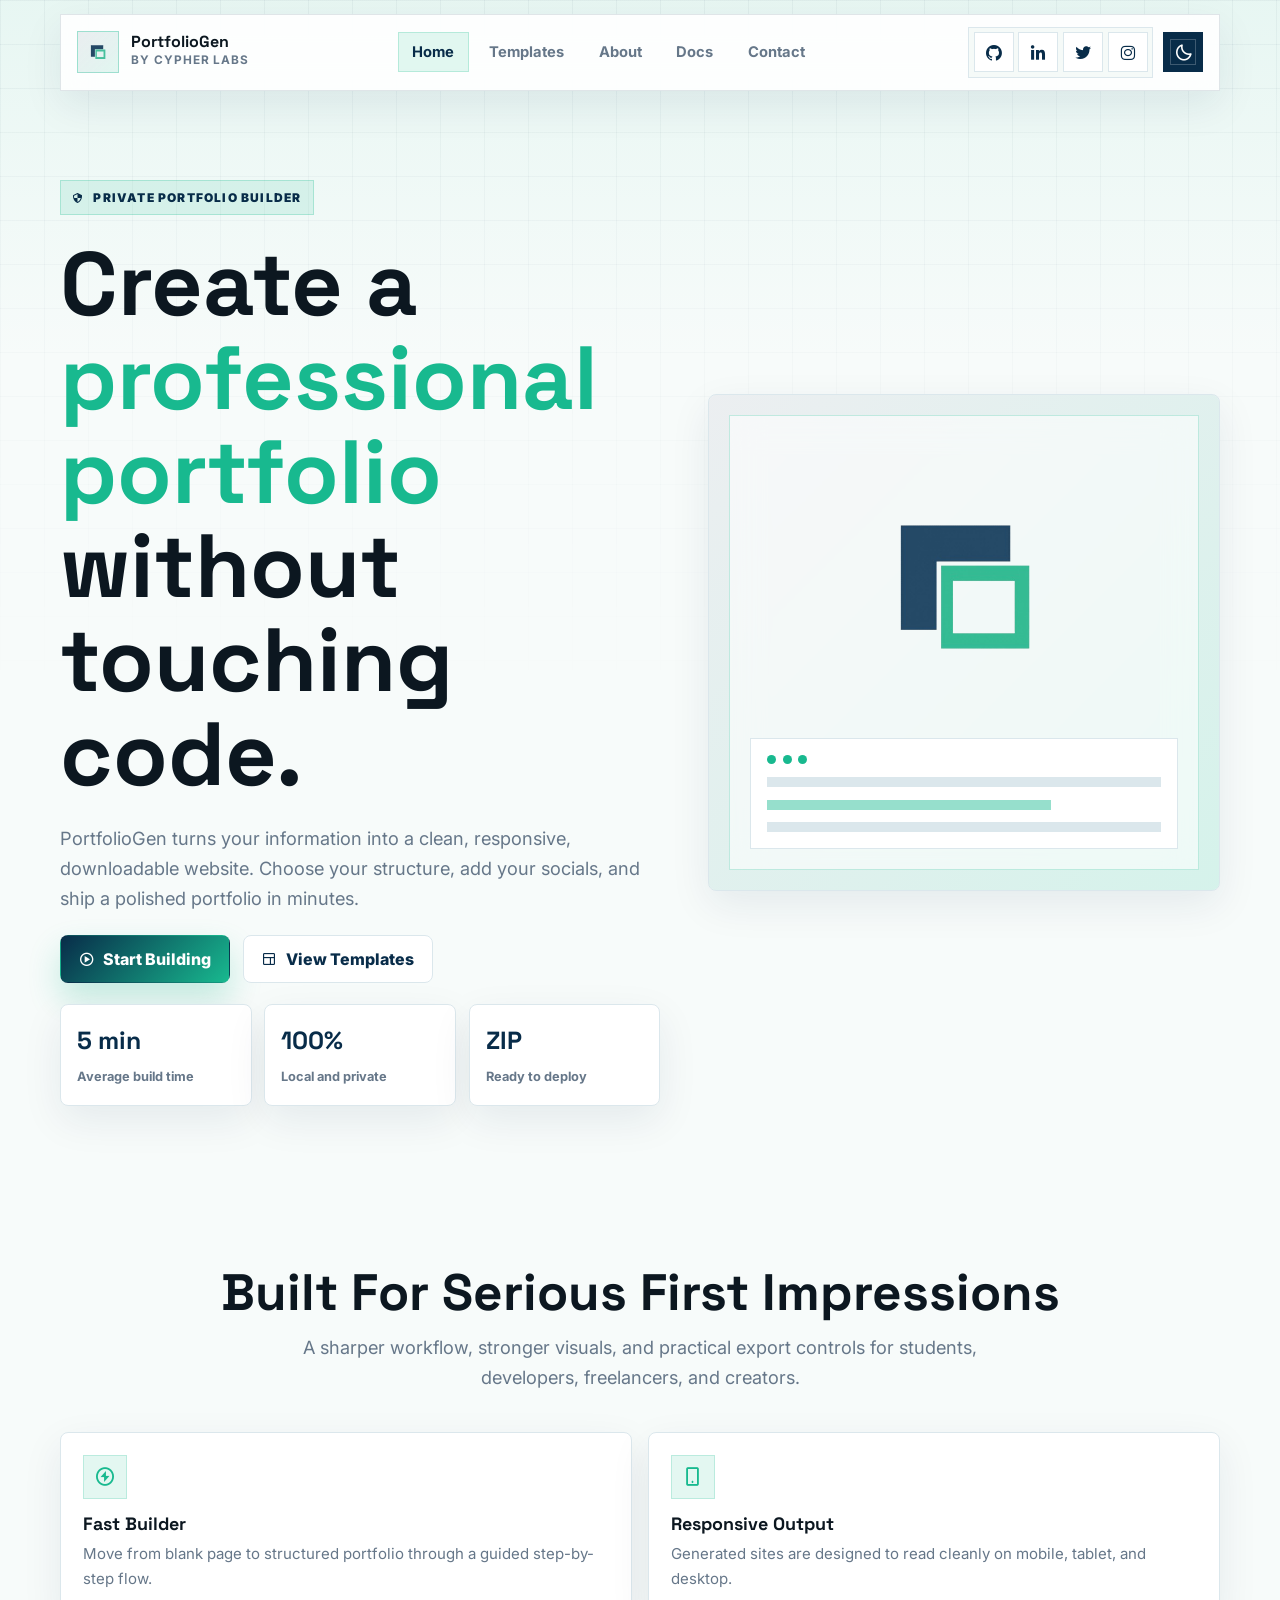
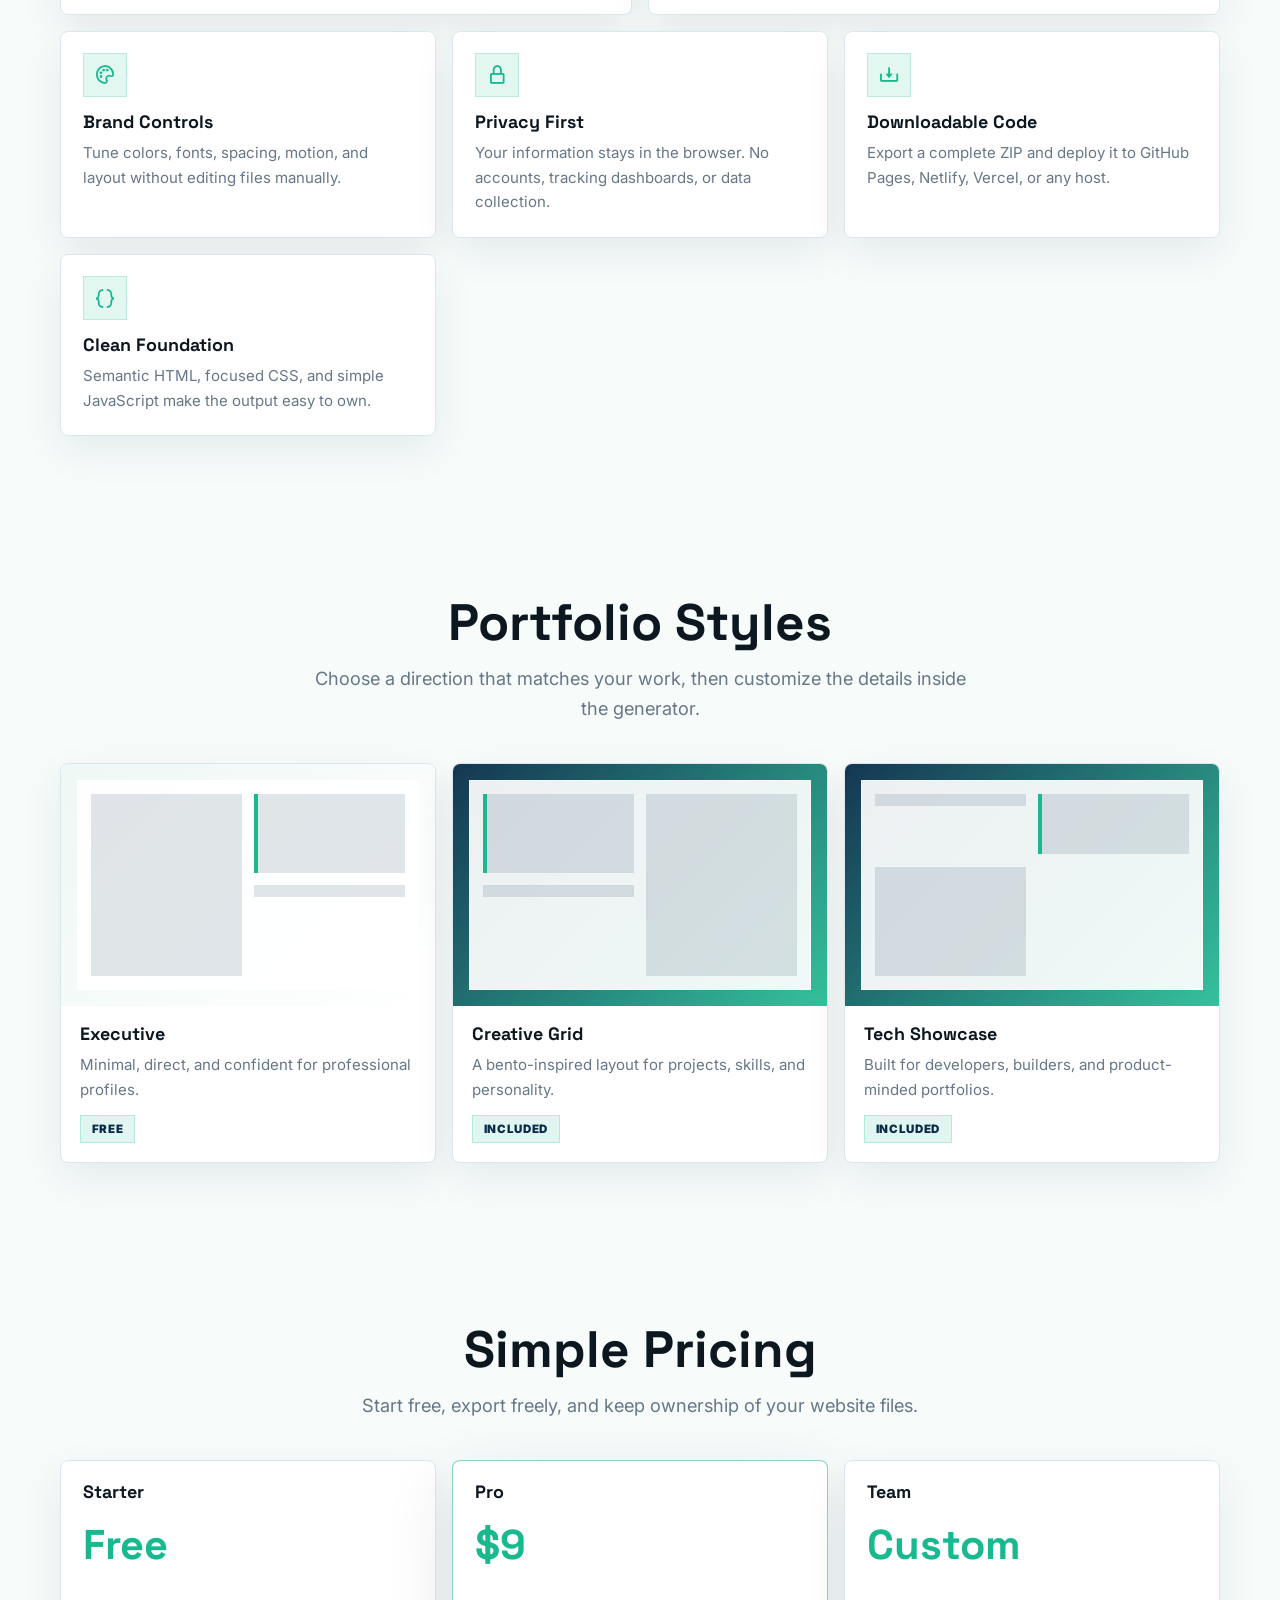
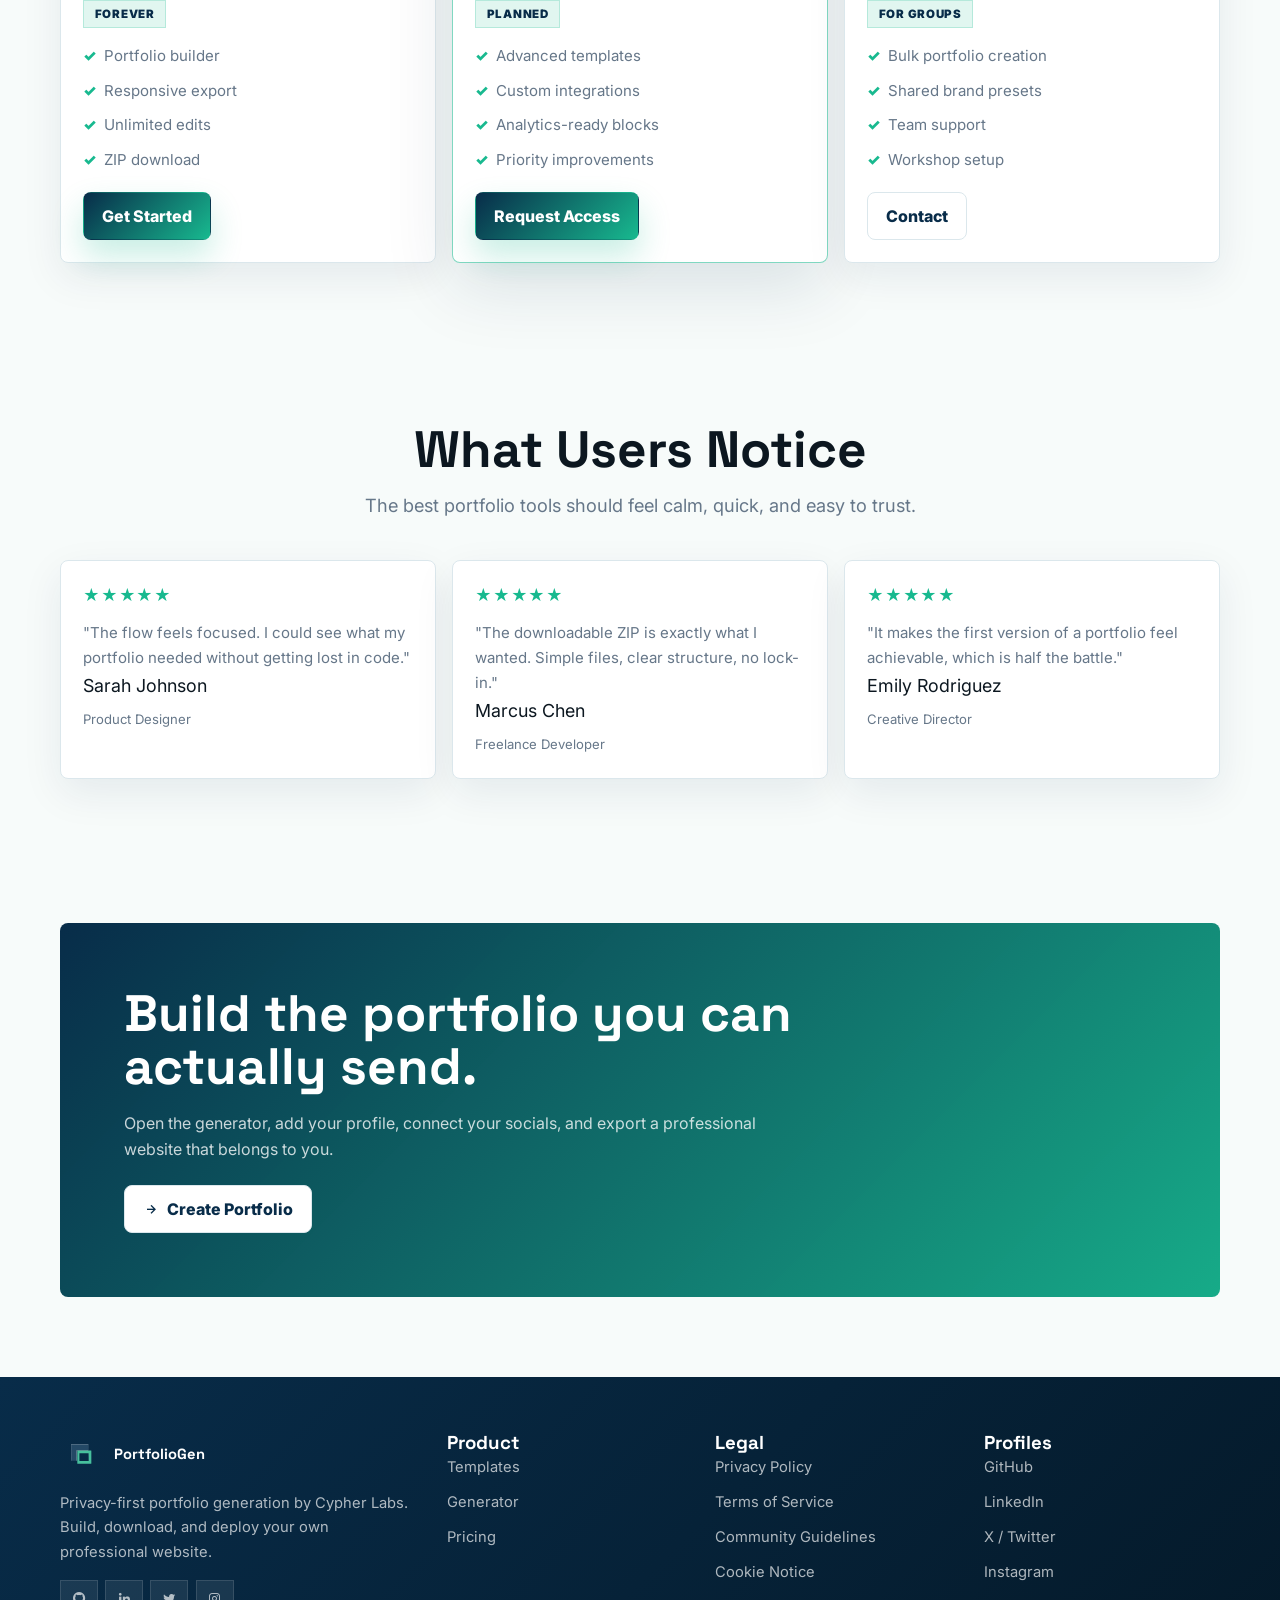
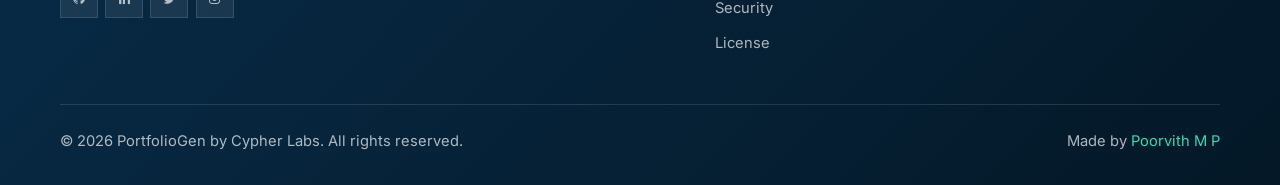
==== index.html @ 68a95831 "First commit" ====
<!DOCTYPE html>
<html lang="en">
<head>
    <meta charset="UTF-8">
    <meta name="viewport" content="width=device-width, initial-scale=1.0">
    <title>PortfolioGen by Cypher Labs</title>
    <link href="https://cdn.jsdelivr.net/npm/boxicons@2.0.5/css/boxicons.min.css" rel="stylesheet">
    <link rel="stylesheet" href="assets/css/styles.css">
    <link rel="icon" href="assets/img/svg/Cypher_Porfolio_Generator-no bg.svg">
</head>
<body>
    <header class="l-header">
        <nav class="nav bd-grid" aria-label="Primary navigation">
            <a href="index.html" class="nav__brand" aria-label="PortfolioGen home">
                <span class="nav__brand-mark"><img src="assets/img/svg/Cypher_Porfolio_Generator-no bg.svg" alt=""></span>
                <span class="nav__brand-text"><strong>PortfolioGen</strong><span>by Cypher Labs</span></span>
            </a>

            <div class="nav__menu" id="nav-menu">
                <ul class="nav__list">
                    <li><a href="index.html" class="nav__link active-link">Home</a></li>
                    <li><a href="templates.html" class="nav__link">Templates</a></li>
                    <li><a href="about.html" class="nav__link">About</a></li>
                    <li><a href="work.html" class="nav__link">Docs</a></li>
                    <li><a href="contact.html" class="nav__link">Contact</a></li>
                </ul>
            </div>

            <div class="nav__actions">
                <div class="nav__socials" aria-label="Social profiles">
                    <a href="https://github.com/prvthmpcypher" target="_blank" rel="noopener" class="icon-btn" aria-label="GitHub"><i class="bx bxl-github"></i></a>
                    <a href="https://www.linkedin.com/in/prvthmp" target="_blank" rel="noopener" class="icon-btn" aria-label="LinkedIn"><i class="bx bxl-linkedin"></i></a>
                    <a href="https://x.com/prvthmp" target="_blank" rel="noopener" class="icon-btn" aria-label="X"><i class="bx bxl-twitter"></i></a>
                    <a href="https://www.instagram.com/prvthmp" target="_blank" rel="noopener" class="icon-btn" aria-label="Instagram"><i class="bx bxl-instagram"></i></a>
                </div>
                <button class="change-theme bx bx-moon" id="theme-button" type="button" aria-label="Toggle theme"></button>
                <button class="nav__toggle" id="nav-toggle" type="button" aria-label="Open menu"><i class="bx bx-menu"></i></button>
            </div>
        </nav>
    </header>

    <main id="main-content">
        <section class="hero">
            <div class="hero__content">
                <span class="eyebrow"><i class="bx bx-shield-quarter"></i> Private portfolio builder</span>
                <h1>Create a <span class="text-gradient">professional portfolio</span> without touching code.</h1>
                <p>PortfolioGen turns your information into a clean, responsive, downloadable website. Choose your structure, add your socials, and ship a polished portfolio in minutes.</p>
                <div class="hero__actions">
                    <a href="generate.html" class="btn btn-primary"><i class="bx bx-play-circle"></i> Start Building</a>
                    <a href="templates.html" class="btn btn-secondary"><i class="bx bx-layout"></i> View Templates</a>
                </div>
                <div class="stat-strip" aria-label="Product highlights">
                    <div class="stat-panel"><strong>5 min</strong><span>Average build time</span></div>
                    <div class="stat-panel"><strong>100%</strong><span>Local and private</span></div>
                    <div class="stat-panel"><strong>ZIP</strong><span>Ready to deploy</span></div>
                </div>
            </div>

            <div class="hero__visual" aria-hidden="true">
                <div class="product-panel">
                    <div class="product-panel__inner">
                        <img class="product-logo" src="assets/img/Cypher_Porfolio_Generator-no bg.png" alt="">
                        <div class="mini-window">
                            <div class="mini-window__bar"><span></span><span></span><span></span></div>
                            <div class="mini-window__row"></div>
                            <div class="mini-window__row"></div>
                            <div class="mini-window__row"></div>
                        </div>
                    </div>
                </div>
            </div>
        </section>

        <section class="section" id="features">
            <h2 class="section-title">Built For Serious First Impressions</h2>
            <p class="section-intro">A sharper workflow, stronger visuals, and practical export controls for students, developers, freelancers, and creators.</p>
            <div class="features-grid">
                <article class="feature-card"><div class="feature-icon"><i class="bx bx-bolt-circle"></i></div><h3>Fast Builder</h3><p>Move from blank page to structured portfolio through a guided step-by-step flow.</p></article>
                <article class="feature-card"><div class="feature-icon"><i class="bx bx-mobile-alt"></i></div><h3>Responsive Output</h3><p>Generated sites are designed to read cleanly on mobile, tablet, and desktop.</p></article>
                <article class="feature-card"><div class="feature-icon"><i class="bx bx-palette"></i></div><h3>Brand Controls</h3><p>Tune colors, fonts, spacing, motion, and layout without editing files manually.</p></article>
                <article class="feature-card"><div class="feature-icon"><i class="bx bx-lock-alt"></i></div><h3>Privacy First</h3><p>Your information stays in the browser. No accounts, tracking dashboards, or data collection.</p></article>
                <article class="feature-card"><div class="feature-icon"><i class="bx bx-download"></i></div><h3>Downloadable Code</h3><p>Export a complete ZIP and deploy it to GitHub Pages, Netlify, Vercel, or any host.</p></article>
                <article class="feature-card"><div class="feature-icon"><i class="bx bx-code-curly"></i></div><h3>Clean Foundation</h3><p>Semantic HTML, focused CSS, and simple JavaScript make the output easy to own.</p></article>
            </div>
        </section>

        <section class="section" id="templates">
            <h2 class="section-title">Portfolio Styles</h2>
            <p class="section-intro">Choose a direction that matches your work, then customize the details inside the generator.</p>
            <div class="templates-grid">
                <a href="generate.html" class="template-card">
                    <div class="template-preview template-preview--light"><div class="template-mock"><div class="template-mock__hero"></div><div class="template-mock__card"></div><div class="template-mock__line"></div></div></div>
                    <div class="template-info"><h4>Executive</h4><p>Minimal, direct, and confident for professional profiles.</p><span class="template-badge">Free</span></div>
                </a>
                <a href="generate.html" class="template-card">
                    <div class="template-preview"><div class="template-mock"><div class="template-mock__card"></div><div class="template-mock__hero"></div><div class="template-mock__line"></div></div></div>
                    <div class="template-info"><h4>Creative Grid</h4><p>A bento-inspired layout for projects, skills, and personality.</p><span class="template-badge">Included</span></div>
                </a>
                <a href="generate.html" class="template-card">
                    <div class="template-preview"><div class="template-mock"><div class="template-mock__line"></div><div class="template-mock__card"></div><div class="template-mock__hero"></div></div></div>
                    <div class="template-info"><h4>Tech Showcase</h4><p>Built for developers, builders, and product-minded portfolios.</p><span class="template-badge">Included</span></div>
                </a>
            </div>
        </section>

        <section class="section" id="pricing">
            <h2 class="section-title">Simple Pricing</h2>
            <p class="section-intro">Start free, export freely, and keep ownership of your website files.</p>
            <div class="pricing-cards">
                <article class="pricing-card"><h3>Starter</h3><div class="price">Free</div><span class="price-note">Forever</span><ul class="features-list"><li>Portfolio builder</li><li>Responsive export</li><li>Unlimited edits</li><li>ZIP download</li></ul><a href="generate.html" class="btn btn-primary">Get Started</a></article>
                <article class="pricing-card featured"><h3>Pro</h3><div class="price">$9</div><span class="price-note">Planned</span><ul class="features-list"><li>Advanced templates</li><li>Custom integrations</li><li>Analytics-ready blocks</li><li>Priority improvements</li></ul><a href="contact.html" class="btn btn-primary">Request Access</a></article>
                <article class="pricing-card"><h3>Team</h3><div class="price">Custom</div><span class="price-note">For groups</span><ul class="features-list"><li>Bulk portfolio creation</li><li>Shared brand presets</li><li>Team support</li><li>Workshop setup</li></ul><a href="contact.html" class="btn btn-secondary">Contact</a></article>
            </div>
        </section>

        <section class="section" id="feedback">
            <h2 class="section-title">What Users Notice</h2>
            <p class="section-intro">The best portfolio tools should feel calm, quick, and easy to trust.</p>
            <div class="testimonials">
                <article class="testimonial"><div class="stars">★★★★★</div><p>"The flow feels focused. I could see what my portfolio needed without getting lost in code."</p><div class="author">Sarah Johnson</div><div class="author-role">Product Designer</div></article>
                <article class="testimonial"><div class="stars">★★★★★</div><p>"The downloadable ZIP is exactly what I wanted. Simple files, clear structure, no lock-in."</p><div class="author">Marcus Chen</div><div class="author-role">Freelance Developer</div></article>
                <article class="testimonial"><div class="stars">★★★★★</div><p>"It makes the first version of a portfolio feel achievable, which is half the battle."</p><div class="author">Emily Rodriguez</div><div class="author-role">Creative Director</div></article>
            </div>
        </section>

        <section class="cta-section">
            <h2>Build the portfolio you can actually send.</h2>
            <p>Open the generator, add your profile, connect your socials, and export a professional website that belongs to you.</p>
            <a href="generate.html" class="btn btn-secondary"><i class="bx bx-right-arrow-alt"></i> Create Portfolio</a>
        </section>
    </main>

    <footer class="footer">
        <div class="footer__container">
            <div class="footer__section">
                <a class="footer__brand" href="index.html"><img src="assets/img/svg/Cypher_Porfolio_Generator-no bg.svg" alt=""><strong>PortfolioGen</strong></a>
                <p>Privacy-first portfolio generation by Cypher Labs. Build, download, and deploy your own professional website.</p>
                <div class="footer__social">
                    <a href="https://github.com/prvthmpcypher" target="_blank" rel="noopener" class="footer__icon" aria-label="GitHub"><i class="bx bxl-github"></i></a>
                    <a href="https://www.linkedin.com/in/prvthmp" target="_blank" rel="noopener" class="footer__icon" aria-label="LinkedIn"><i class="bx bxl-linkedin"></i></a>
                    <a href="https://x.com/prvthmp" target="_blank" rel="noopener" class="footer__icon" aria-label="X"><i class="bx bxl-twitter"></i></a>
                    <a href="https://www.instagram.com/prvthmp" target="_blank" rel="noopener" class="footer__icon" aria-label="Instagram"><i class="bx bxl-instagram"></i></a>
                </div>
            </div>
            <div class="footer__section"><h3>Product</h3><ul><li><a href="templates.html">Templates</a></li><li><a href="generate.html">Generator</a></li><li><a href="index.html#pricing">Pricing</a></li></ul></div>
            <div class="footer__section"><h3>Legal</h3><ul><li><a href="work.html#privacy">Privacy Policy</a></li><li><a href="work.html#terms">Terms of Service</a></li><li><a href="work.html#community">Community Guidelines</a></li><li><a href="work.html#cookies">Cookie Notice</a></li><li><a href="work.html#security">Security</a></li><li><a href="work.html#license">License</a></li></ul></div>
            <div class="footer__section"><h3>Profiles</h3><ul><li><a href="https://github.com/prvthmpcypher" target="_blank" rel="noopener">GitHub</a></li><li><a href="https://www.linkedin.com/in/prvthmp" target="_blank" rel="noopener">LinkedIn</a></li><li><a href="https://x.com/prvthmp" target="_blank" rel="noopener">X / Twitter</a></li><li><a href="https://www.instagram.com/prvthmp" target="_blank" rel="noopener">Instagram</a></li></ul></div>
        </div>
        <div class="footer__bottom"><div class="footer__copy">&copy; 2026 PortfolioGen by Cypher Labs. All rights reserved.</div><div class="footer__credits">Made by <a href="https://github.com/prvthmpcypher" target="_blank" rel="noopener">Poorvith M P</a></div></div>
    </footer>

    <script src="assets/js/main.js"></script>
</body>
</html>
---- assets/css/styles.css ----
@import url("https://fonts.googleapis.com/css2?family=Inter:wght@400;500;600;700;800;900&family=Space+Grotesk:wght@500;600;700&display=swap");

:root {
  --navy: #082c49;
  --navy-2: #041827;
  --teal: #18b98f;
  --teal-2: #38d9b3;
  --ink: #0c1720;
  --muted: #667789;
  --line: #dbe7ec;
  --surface: #ffffff;
  --surface-2: #f5faf8;
  --bg: #f7fbfa;
  --shadow: 0 24px 70px rgba(8, 44, 73, 0.12);
  --soft-shadow: 0 14px 40px rgba(8, 44, 73, 0.08);
  --radius: 8px;
  --header-height: 76px;
  --body-font: "Inter", system-ui, -apple-system, BlinkMacSystemFont, "Segoe UI", sans-serif;
  --display-font: "Space Grotesk", var(--body-font);
  --z-fixed: 100;
}

body.dark-theme {
  --ink: #edf7f4;
  --muted: #9db3bd;
  --line: rgba(255, 255, 255, 0.12);
  --surface: #071f33;
  --surface-2: #092943;
  --bg: #03111d;
  --shadow: 0 24px 70px rgba(0, 0, 0, 0.36);
  --soft-shadow: 0 14px 40px rgba(0, 0, 0, 0.24);
}

*,
*::before,
*::after {
  box-sizing: border-box;
}

html {
  scroll-behavior: smooth;
}

body {
  margin: 0;
  min-height: 100vh;
  background:
    linear-gradient(180deg, rgba(24, 185, 143, 0.07), transparent 360px),
    var(--bg);
  color: var(--ink);
  font-family: var(--body-font);
  line-height: 1.65;
}

body::before {
  content: "";
  position: fixed;
  inset: 0;
  z-index: -1;
  pointer-events: none;
  background-image:
    linear-gradient(rgba(8, 44, 73, 0.045) 1px, transparent 1px),
    linear-gradient(90deg, rgba(8, 44, 73, 0.045) 1px, transparent 1px);
  background-size: 44px 44px;
  mask-image: linear-gradient(to bottom, black, transparent 78%);
}

body.dark-theme::before {
  background-image:
    linear-gradient(rgba(56, 217, 179, 0.07) 1px, transparent 1px),
    linear-gradient(90deg, rgba(56, 217, 179, 0.07) 1px, transparent 1px);
}

h1,
h2,
h3,
h4,
p {
  margin: 0;
}

h1,
h2,
h3,
h4 {
  color: var(--ink);
  font-family: var(--display-font);
  line-height: 1.05;
  letter-spacing: 0;
}

a {
  color: inherit;
  text-decoration: none;
}

ul {
  margin: 0;
  padding: 0;
  list-style: none;
}

img {
  display: block;
  max-width: 100%;
}

button,
input,
textarea,
select {
  font: inherit;
}

.bd-grid,
.page-shell,
.section-shell {
  width: min(1160px, calc(100% - 40px));
  margin-inline: auto;
}

.l-header {
  position: fixed;
  top: 14px;
  left: 0;
  right: 0;
  z-index: var(--z-fixed);
  pointer-events: none;
}

.nav {
  min-height: var(--header-height);
  display: flex;
  align-items: center;
  justify-content: space-between;
  gap: 1rem;
  padding: 0.75rem 1rem;
  background: rgba(255, 255, 255, 0.88);
  border: 1px solid rgba(8, 44, 73, 0.12);
  box-shadow: var(--soft-shadow);
  backdrop-filter: blur(18px);
  pointer-events: auto;
}

body.dark-theme .nav {
  background: rgba(7, 31, 51, 0.88);
}

.nav__brand {
  display: inline-flex;
  align-items: center;
  gap: 0.75rem;
  min-width: 0;
}

.nav__brand-mark {
  width: 42px;
  height: 42px;
  display: grid;
  place-items: center;
  border: 1px solid rgba(24, 185, 143, 0.35);
  background: linear-gradient(135deg, rgba(8, 44, 73, 0.08), rgba(24, 185, 143, 0.12));
}

.nav__brand-mark img {
  width: 30px;
  height: 30px;
  object-fit: contain;
}

.nav__brand-text {
  display: grid;
  gap: 0.05rem;
}

.nav__brand-text strong {
  font-family: var(--display-font);
  font-size: 1rem;
  line-height: 1;
}

.nav__brand-text span {
  color: var(--muted);
  font-size: 0.74rem;
  font-weight: 700;
  text-transform: uppercase;
  letter-spacing: 0.08em;
}

.nav__list {
  display: flex;
  align-items: center;
  gap: 0.35rem;
}

.nav__link {
  display: inline-flex;
  align-items: center;
  min-height: 40px;
  padding: 0 0.85rem;
  color: var(--muted);
  font-size: 0.92rem;
  font-weight: 700;
  border: 1px solid transparent;
  transition: 180ms ease;
}

.nav__link:hover,
.nav__link.active-link {
  color: var(--navy);
  background: rgba(24, 185, 143, 0.12);
  border-color: rgba(24, 185, 143, 0.22);
}

body.dark-theme .nav__link:hover,
body.dark-theme .nav__link.active-link {
  color: var(--teal-2);
}

.nav__actions {
  display: flex;
  align-items: center;
  gap: 0.6rem;
}

.nav__socials {
  display: flex;
  align-items: center;
  gap: 0.3rem;
  padding: 0.28rem;
  background: var(--surface-2);
  border: 1px solid var(--line);
}

.icon-btn,
.nav__toggle,
.change-theme {
  width: 40px;
  height: 40px;
  display: inline-grid;
  place-items: center;
  border: 1px solid var(--line);
  background: var(--surface);
  color: var(--navy);
  font-size: 1.2rem;
  transition: 180ms ease;
  cursor: pointer;
}

.icon-btn:hover,
.nav__toggle:hover,
.change-theme:hover {
  transform: translateY(-2px);
  border-color: rgba(24, 185, 143, 0.4);
  color: var(--teal);
}

.change-theme {
  position: relative;
  overflow: hidden;
  color: #ffffff;
  background: var(--navy);
  border-color: var(--navy);
}

.change-theme::after {
  content: "";
  position: absolute;
  inset: 6px;
  border: 1px solid rgba(255, 255, 255, 0.22);
  pointer-events: none;
}

.nav__toggle {
  display: none;
}

.l-main,
main {
  padding-top: calc(var(--header-height) + 48px);
}

.hero,
.page-hero {
  width: min(1160px, calc(100% - 40px));
  min-height: calc(100vh - 120px);
  margin-inline: auto;
  display: grid;
  grid-template-columns: minmax(0, 1.08fr) minmax(320px, 0.92fr);
  align-items: center;
  gap: 3rem;
  padding: 3.5rem 0 5rem;
}

.page-hero {
  min-height: auto;
  padding: 3.5rem 0 3rem;
}

.hero__content,
.page-hero__content {
  display: grid;
  gap: 1.35rem;
}

.eyebrow {
  width: fit-content;
  display: inline-flex;
  align-items: center;
  gap: 0.5rem;
  padding: 0.42rem 0.7rem;
  color: var(--navy);
  background: rgba(24, 185, 143, 0.12);
  border: 1px solid rgba(24, 185, 143, 0.24);
  font-size: 0.75rem;
  font-weight: 900;
  text-transform: uppercase;
  letter-spacing: 0.1em;
}

body.dark-theme .eyebrow {
  color: var(--teal-2);
}

.hero h1,
.page-hero h1 {
  max-width: 780px;
  font-size: clamp(2.75rem, 7vw, 6.8rem);
  font-weight: 900;
}

.page-hero h1 {
  font-size: clamp(2.4rem, 5vw, 4.8rem);
}

.text-gradient {
  color: var(--teal);
}

.hero p,
.page-hero p,
.section-intro {
  max-width: 680px;
  color: var(--muted);
  font-size: clamp(1rem, 1.5vw, 1.14rem);
}

.hero__actions,
.cta-buttons {
  display: flex;
  flex-wrap: wrap;
  gap: 0.8rem;
  align-items: center;
}

.btn,
.button {
  display: inline-flex;
  align-items: center;
  justify-content: center;
  gap: 0.55rem;
  min-height: 48px;
  padding: 0 1.1rem;
  border: 1px solid transparent;
  border-radius: var(--radius);
  font-weight: 800;
  line-height: 1;
  cursor: pointer;
  transition: 180ms ease;
}

.btn-primary,
.button--primary,
.button {
  color: #ffffff;
  background: linear-gradient(135deg, var(--navy), var(--teal));
  box-shadow: 0 16px 32px rgba(24, 185, 143, 0.24);
}

.btn-primary:hover,
.button--primary:hover,
.button:hover {
  transform: translateY(-2px);
  box-shadow: 0 20px 44px rgba(24, 185, 143, 0.3);
}

.btn-secondary,
.button--secondary {
  color: var(--navy);
  background: var(--surface);
  border-color: var(--line);
}

body.dark-theme .btn-secondary,
body.dark-theme .button--secondary {
  color: var(--teal-2);
}

body.dark-theme .icon-btn,
body.dark-theme .nav__toggle {
  color: var(--teal-2);
  background: var(--surface-2);
}

body.dark-theme .change-theme {
  color: var(--navy-2);
  background: var(--teal-2);
  border-color: var(--teal-2);
}

.btn-secondary:hover,
.button--secondary:hover {
  transform: translateY(-2px);
  border-color: rgba(24, 185, 143, 0.45);
  color: var(--teal);
}

.hero__visual {
  position: relative;
  display: grid;
  gap: 1rem;
}

.product-panel,
.stat-panel,
.visual-card,
.feature-card,
.template-card,
.pricing-card,
.testimonial,
.ecosystem-card,
.work__card,
.contact-panel,
.review-card,
.about-card,
.metric-card {
  background: var(--surface);
  border: 1px solid var(--line);
  border-radius: var(--radius);
  box-shadow: var(--soft-shadow);
}

.product-panel {
  position: relative;
  overflow: hidden;
  min-height: 460px;
  padding: 1.25rem;
}

.product-panel::before {
  content: "";
  position: absolute;
  inset: 0;
  background: linear-gradient(135deg, rgba(8, 44, 73, 0.08), rgba(24, 185, 143, 0.18));
}

.product-panel__inner {
  position: relative;
  min-height: 430px;
  display: grid;
  align-content: space-between;
  gap: 1rem;
  padding: 1.25rem;
  border: 1px solid rgba(24, 185, 143, 0.24);
  background: rgba(255, 255, 255, 0.58);
  backdrop-filter: blur(16px);
}

body.dark-theme .product-panel__inner {
  background: rgba(7, 31, 51, 0.72);
}

.product-logo {
  width: min(270px, 70%);
  margin: 1rem auto 0;
}

.mini-window {
  display: grid;
  gap: 0.8rem;
  padding: 1rem;
  background: var(--surface);
  border: 1px solid var(--line);
}

.mini-window__bar {
  display: flex;
  gap: 0.4rem;
}

.mini-window__bar span {
  width: 9px;
  height: 9px;
  border-radius: 50%;
  background: var(--teal);
}

.mini-window__row {
  height: 10px;
  background: var(--line);
}

.mini-window__row:nth-child(3) {
  width: 72%;
  background: rgba(24, 185, 143, 0.45);
}

.stat-strip {
  display: grid;
  grid-template-columns: repeat(3, 1fr);
  gap: 0.8rem;
}

.stat-panel,
.metric-card {
  padding: 1rem;
}

.stat-panel strong,
.metric-card strong {
  display: block;
  color: var(--navy);
  font-family: var(--display-font);
  font-size: 1.55rem;
}

body.dark-theme .stat-panel strong,
body.dark-theme .metric-card strong {
  color: var(--teal-2);
}

.stat-panel span,
.metric-card span {
  color: var(--muted);
  font-size: 0.8rem;
  font-weight: 700;
}

.section {
  padding: 5rem 0;
}

.section-title {
  margin-bottom: 0.8rem;
  color: var(--ink);
  font-size: clamp(2rem, 4vw, 3.4rem);
  text-align: center;
}

.section-intro {
  margin: 0 auto 2.5rem;
  text-align: center;
}

.features-grid,
.templates-grid,
.pricing-cards,
.testimonials,
.ecosystem-grid,
.work__container,
.metrics-grid {
  width: min(1160px, calc(100% - 40px));
  margin-inline: auto;
  display: grid;
  grid-template-columns: repeat(3, minmax(0, 1fr));
  gap: 1rem;
}

.features-grid {
  grid-template-columns: repeat(6, minmax(0, 1fr));
}

.feature-card {
  grid-column: span 2;
  padding: 1.35rem;
}

.feature-card:nth-child(1),
.feature-card:nth-child(2) {
  grid-column: span 3;
}

.feature-icon,
.card-icon {
  width: 44px;
  height: 44px;
  display: grid;
  place-items: center;
  margin-bottom: 1rem;
  color: var(--teal);
  background: rgba(24, 185, 143, 0.12);
  border: 1px solid rgba(24, 185, 143, 0.2);
  font-size: 1.35rem;
}

.feature-card h3,
.template-info h4,
.pricing-card h3,
.testimonial .author,
.ecosystem-card h3,
.work__title {
  margin-bottom: 0.55rem;
  font-size: 1.12rem;
}

.feature-card p,
.template-info p,
.pricing-card li,
.testimonial p,
.ecosystem-card p,
.work__description,
.work__text {
  color: var(--muted);
  font-size: 0.94rem;
}

.template-card {
  overflow: hidden;
}

.template-preview {
  min-height: 230px;
  padding: 1rem;
  background:
    linear-gradient(135deg, rgba(8, 44, 73, 0.95), rgba(24, 185, 143, 0.88));
}

.template-preview--light {
  background: linear-gradient(135deg, #eef8f5, #ffffff);
}

.template-mock {
  height: 210px;
  display: grid;
  grid-template-columns: 1fr 1fr;
  gap: 0.8rem;
  padding: 0.8rem;
  background: rgba(255, 255, 255, 0.92);
  border: 1px solid rgba(255, 255, 255, 0.4);
}

.template-mock__hero,
.template-mock__card,
.template-mock__line {
  background: rgba(8, 44, 73, 0.12);
}

.template-mock__hero {
  grid-row: span 2;
}

.template-mock__card {
  border-left: 4px solid var(--teal);
}

.template-mock__line {
  height: 12px;
}

.template-info {
  padding: 1.2rem;
}

.template-badge,
.tag,
.price-note,
.work__tag {
  display: inline-flex;
  align-items: center;
  min-height: 28px;
  padding: 0 0.65rem;
  margin-top: 0.8rem;
  color: var(--navy);
  background: rgba(24, 185, 143, 0.13);
  border: 1px solid rgba(24, 185, 143, 0.22);
  font-size: 0.72rem;
  font-weight: 900;
  text-transform: uppercase;
  letter-spacing: 0.06em;
}

body.dark-theme .template-badge,
body.dark-theme .tag,
body.dark-theme .price-note,
body.dark-theme .work__tag {
  color: var(--teal-2);
}

.pricing-card {
  padding: 1.4rem;
}

.pricing-card.featured {
  border-color: rgba(24, 185, 143, 0.55);
  box-shadow: var(--shadow);
}

.price {
  margin: 0.5rem 0;
  color: var(--teal);
  font-family: var(--display-font);
  font-size: 2.6rem;
  font-weight: 800;
}

.features-list {
  display: grid;
  gap: 0.6rem;
  margin: 1rem 0 1.2rem;
}

.features-list li::before {
  content: "✓";
  margin-right: 0.45rem;
  color: var(--teal);
  font-weight: 900;
}

.testimonial {
  padding: 1.35rem;
}

.stars {
  color: var(--teal);
  letter-spacing: 0.06em;
  margin-bottom: 0.8rem;
}

.author-role {
  color: var(--muted);
  font-size: 0.82rem;
}

.cta-section {
  width: min(1160px, calc(100% - 40px));
  margin: 4rem auto 0;
  padding: clamp(2rem, 5vw, 4rem);
  color: #ffffff;
  background:
    linear-gradient(135deg, rgba(8, 44, 73, 0.96), rgba(24, 185, 143, 0.9)),
    var(--navy);
  border-radius: var(--radius);
}

.cta-section h2 {
  max-width: 720px;
  color: #ffffff;
  font-size: clamp(2rem, 4vw, 3.5rem);
}

.cta-section p {
  max-width: 640px;
  margin: 1rem 0 1.4rem;
  color: rgba(255, 255, 255, 0.78);
}

.cta-section .btn-secondary {
  color: var(--navy);
}

.about-layout,
.contact-layout {
  width: min(1160px, calc(100% - 40px));
  margin-inline: auto;
  display: grid;
  grid-template-columns: 0.9fr 1.1fr;
  gap: 1rem;
  align-items: stretch;
}

.about-card,
.contact-panel {
  padding: 1.35rem;
}

.about-card--media {
  display: grid;
  align-content: space-between;
  gap: 1rem;
  overflow: hidden;
}

.about-card--media img {
  width: 100%;
  aspect-ratio: 4 / 5;
  object-fit: cover;
}

.values-list {
  display: grid;
  grid-template-columns: repeat(2, 1fr);
  gap: 0.8rem;
  margin-top: 1.2rem;
}

.value-item {
  display: flex;
  align-items: center;
  gap: 0.6rem;
  padding: 0.8rem;
  color: var(--ink);
  background: var(--surface-2);
  border: 1px solid var(--line);
  font-weight: 800;
}

.value-item i {
  color: var(--teal);
  font-size: 1.25rem;
}

.ecosystem-card {
  padding: 1.35rem;
}

.ecosystem-card-logo {
  height: 96px;
  width: 100%;
  object-fit: contain;
  margin-bottom: 1rem;
}

.work__filters {
  width: min(1160px, calc(100% - 40px));
  margin: 0 auto 1.5rem;
  display: flex;
  justify-content: center;
  flex-wrap: wrap;
  gap: 0.6rem;
}

.filter-btn {
  min-height: 40px;
  padding: 0 0.8rem;
  color: var(--muted);
  background: var(--surface);
  border: 1px solid var(--line);
  border-radius: var(--radius);
  cursor: pointer;
  font-weight: 800;
}

.filter-btn:hover,
.filter-btn.active-filter {
  color: #ffffff;
  background: var(--navy);
  border-color: var(--navy);
}

.work__card {
  padding: 1.35rem;
}

.work__links {
  display: flex;
  flex-wrap: wrap;
  gap: 0.6rem;
  margin-top: 1rem;
}

.work__link {
  display: inline-flex;
  align-items: center;
  min-height: 40px;
  padding: 0 0.8rem;
  color: #ffffff;
  background: var(--navy);
  border-radius: var(--radius);
  font-size: 0.86rem;
  font-weight: 800;
}

.work__link.secondary {
  color: var(--navy);
  background: rgba(24, 185, 143, 0.13);
}

body.dark-theme .work__link.secondary {
  color: var(--teal-2);
}

.work__card.hide-card {
  display: none;
}

.contact__form {
  display: grid;
  gap: 0.9rem;
}

.contact__label {
  display: block;
  margin-bottom: 0.35rem;
  color: var(--ink);
  font-size: 0.85rem;
  font-weight: 800;
}

.contact__input {
  width: 100%;
  min-height: 48px;
  padding: 0.85rem 0.95rem;
  color: var(--ink);
  background: var(--surface-2);
  border: 1px solid var(--line);
  border-radius: var(--radius);
  outline: none;
}

.contact__input:focus {
  border-color: var(--teal);
  box-shadow: 0 0 0 4px rgba(24, 185, 143, 0.12);
}

textarea.contact__input {
  min-height: 140px;
  resize: vertical;
}

.rating-row {
  display: inline-flex;
  flex-direction: row-reverse;
  justify-content: flex-end;
  gap: 0.25rem;
}

.rating-row label {
  display: grid;
  place-items: center;
  width: 42px;
  height: 42px;
  color: #d6dde3;
  background: transparent;
  border: 0;
  font-size: 2rem;
  line-height: 1;
  cursor: pointer;
}

.rating-row input {
  position: absolute;
  opacity: 0;
  pointer-events: none;
}

.rating-row label::before {
  content: "\2605";
}

.rating-row label:hover,
.rating-row label:hover ~ label,
.rating-row input:checked + label,
.rating-row input:checked + label ~ label {
  color: #ffb300;
  text-shadow: 0 2px 10px rgba(255, 179, 0, 0.32);
}

.profile-embed-grid {
  display: grid;
  gap: 0.8rem;
}

.profile-embed {
  display: flex;
  align-items: center;
  gap: 0.9rem;
  min-height: 86px;
  padding: 1rem;
  background: var(--surface);
  border: 1px solid var(--line);
  border-radius: var(--radius);
  box-shadow: var(--soft-shadow);
  transition: 180ms ease;
}

.profile-embed i {
  width: 44px;
  height: 44px;
  display: grid;
  place-items: center;
  flex: 0 0 auto;
  color: #ffffff;
  background: var(--navy);
  border-radius: var(--radius);
  font-size: 1.45rem;
}

.profile-embed:nth-child(2) i {
  background: #111827;
}

.profile-embed:nth-child(3) i {
  background: #0a66c2;
}

.profile-embed strong,
.newsletter-panel h3 {
  display: block;
  color: var(--ink);
  font-family: var(--display-font);
  font-size: 1.05rem;
}

.profile-embed span,
.newsletter-panel p {
  color: var(--muted);
  font-size: 0.9rem;
}

.profile-embed > span {
  display: grid;
  min-width: 0;
}

.profile-embed > span > span {
  overflow-wrap: anywhere;
}

.profile-embed:hover {
  border-color: rgba(24, 185, 143, 0.42);
  transform: translateY(-2px);
}

.newsletter-panel {
  display: grid;
  gap: 0.9rem;
  align-content: start;
}

.newsletter-panel .contact__form {
  margin-top: 0.2rem;
}

.docs-grid {
  width: min(1160px, calc(100% - 40px));
  margin-inline: auto;
  display: grid;
  grid-template-columns: repeat(2, minmax(0, 1fr));
  gap: 1rem;
}

.doc-card {
  position: relative;
  min-height: 250px;
  padding: 1.35rem;
  overflow: hidden;
  background: var(--surface);
  border: 1px solid var(--line);
  border-radius: var(--radius);
  box-shadow: var(--soft-shadow);
}

.doc-card::before {
  content: "";
  position: absolute;
  inset: 0 0 auto;
  height: 4px;
  background: linear-gradient(90deg, var(--navy), var(--teal));
}

.doc-card h3 {
  margin: 0.85rem 0 0.65rem;
  font-size: 1.28rem;
}

.doc-card p,
.doc-card li {
  color: var(--muted);
  font-size: 0.94rem;
}

.doc-card ul {
  display: grid;
  gap: 0.45rem;
  margin-top: 1rem;
}

.doc-card li {
  position: relative;
  padding-left: 1.05rem;
}

.doc-card li::before {
  content: "";
  position: absolute;
  left: 0;
  top: 0.72em;
  width: 6px;
  height: 6px;
  background: var(--teal);
  transform: translateY(-50%);
}

.doc-card .card-icon {
  margin-bottom: 0;
}

.doc-card__meta {
  display: inline-flex;
  width: fit-content;
  margin-top: 1rem;
  padding: 0.28rem 0.55rem;
  color: var(--navy);
  background: rgba(24, 185, 143, 0.12);
  border: 1px solid rgba(24, 185, 143, 0.2);
  font-size: 0.72rem;
  font-weight: 900;
  text-transform: uppercase;
  letter-spacing: 0.06em;
}

body.dark-theme .doc-card__meta {
  color: var(--teal-2);
}

.review-list {
  display: grid;
  gap: 0.8rem;
}

.review-card {
  padding: 1rem;
}

.toast__container {
  position: fixed;
  right: 1rem;
  bottom: 1rem;
  z-index: 1000;
  display: grid;
  gap: 0.75rem;
}

.toast__card {
  display: flex;
  align-items: center;
  gap: 0.6rem;
  padding: 0.9rem 1rem;
  color: #ffffff;
  background: var(--navy);
  border-left: 4px solid var(--teal);
  box-shadow: var(--shadow);
}

.toast--error {
  border-left-color: #ef4444;
}

.footer {
  margin-top: 5rem;
  padding: 3.5rem 0 2rem;
  color: rgba(255, 255, 255, 0.78);
  background: linear-gradient(135deg, var(--navy), var(--navy-2));
}

.footer__container {
  width: min(1160px, calc(100% - 40px));
  margin-inline: auto;
  display: grid;
  grid-template-columns: 1.2fr repeat(3, 0.8fr);
  gap: 2rem;
}

.footer__brand {
  display: inline-flex;
  align-items: center;
  gap: 0.75rem;
  margin-bottom: 1rem;
}

.footer__brand img {
  width: 42px;
}

.footer__brand strong,
.footer__section h3 {
  color: #ffffff;
  font-family: var(--display-font);
}

.footer__section p,
.footer__section a,
.footer__copy,
.footer__credits {
  color: rgba(255, 255, 255, 0.68);
  font-size: 0.92rem;
}

.footer__section li {
  margin-bottom: 0.55rem;
}

.footer__section a:hover,
.footer__credits a {
  color: var(--teal-2);
}

.footer__social {
  display: flex;
  gap: 0.45rem;
  margin-top: 1rem;
}

.footer__icon {
  width: 38px;
  height: 38px;
  display: grid;
  place-items: center;
  color: #ffffff;
  background: rgba(255, 255, 255, 0.08);
  border: 1px solid rgba(255, 255, 255, 0.12);
  font-size: 1.15rem;
}

.footer__icon:hover {
  color: var(--navy);
  background: var(--teal-2);
}

.footer__bottom {
  width: min(1160px, calc(100% - 40px));
  margin: 2.5rem auto 0;
  padding-top: 1.5rem;
  border-top: 1px solid rgba(255, 255, 255, 0.12);
  display: flex;
  justify-content: space-between;
  gap: 1rem;
  flex-wrap: wrap;
}

.skip-link {
  position: absolute;
  left: -999px;
  top: 1rem;
  z-index: 9999;
  padding: 0.65rem 1rem;
  color: #ffffff;
  background: var(--navy);
}

.skip-link:focus {
  left: 1rem;
}

.project__drawer {
  max-height: 0;
  overflow: hidden;
  transition: max-height 220ms ease;
}

.project__drawer.drawer-open {
  max-height: 260px;
}

.drawer-trigger-btn {
  margin-top: 1rem;
  color: var(--teal);
  background: transparent;
  border: 0;
  cursor: pointer;
  font-weight: 800;
}

@media (max-width: 980px) {
  .nav__socials {
    display: none;
  }

  .hero,
  .page-hero,
  .about-layout,
  .contact-layout {
    grid-template-columns: 1fr;
  }

  .hero {
    min-height: auto;
  }

  .features-grid,
  .templates-grid,
  .pricing-cards,
  .testimonials,
  .ecosystem-grid,
  .work__container,
  .docs-grid,
  .metrics-grid {
    grid-template-columns: repeat(2, minmax(0, 1fr));
  }

  .feature-card,
  .feature-card:nth-child(1),
  .feature-card:nth-child(2) {
    grid-column: span 1;
  }

  .footer__container {
    grid-template-columns: 1fr 1fr;
  }
}

@media (max-width: 760px) {
  :root {
    --header-height: 66px;
  }

  .bd-grid,
  .page-shell,
  .section-shell,
  .hero,
  .page-hero,
  .features-grid,
  .templates-grid,
  .pricing-cards,
  .testimonials,
  .ecosystem-grid,
  .work__container,
  .docs-grid,
  .work__filters,
  .about-layout,
  .contact-layout,
  .cta-section,
  .footer__container,
  .footer__bottom,
  .metrics-grid {
    width: min(100% - 28px, 1160px);
  }

  .nav {
    padding: 0.55rem;
  }

  .nav__brand-text span {
    display: none;
  }

  .nav__toggle {
    display: inline-grid;
  }

  .nav__menu {
    position: absolute;
    top: calc(100% + 0.6rem);
    left: 14px;
    right: 14px;
    display: none;
    padding: 0.65rem;
    background: var(--surface);
    border: 1px solid var(--line);
    box-shadow: var(--shadow);
  }

  .nav__menu.show {
    display: block;
  }

  .nav__list {
    display: grid;
    gap: 0.35rem;
  }

  .nav__link {
    width: 100%;
  }

  .hero h1,
  .page-hero h1 {
    font-size: clamp(2.35rem, 14vw, 4rem);
  }

  .product-panel {
    min-height: auto;
  }

  .product-panel__inner {
    min-height: 340px;
  }

  .features-grid,
  .templates-grid,
  .pricing-cards,
  .testimonials,
  .ecosystem-grid,
  .work__container,
  .docs-grid,
  .metrics-grid,
  .footer__container,
  .values-list {
    grid-template-columns: 1fr;
  }

  .stat-strip {
    grid-template-columns: 1fr;
  }

  .footer__bottom {
    display: grid;
  }
}
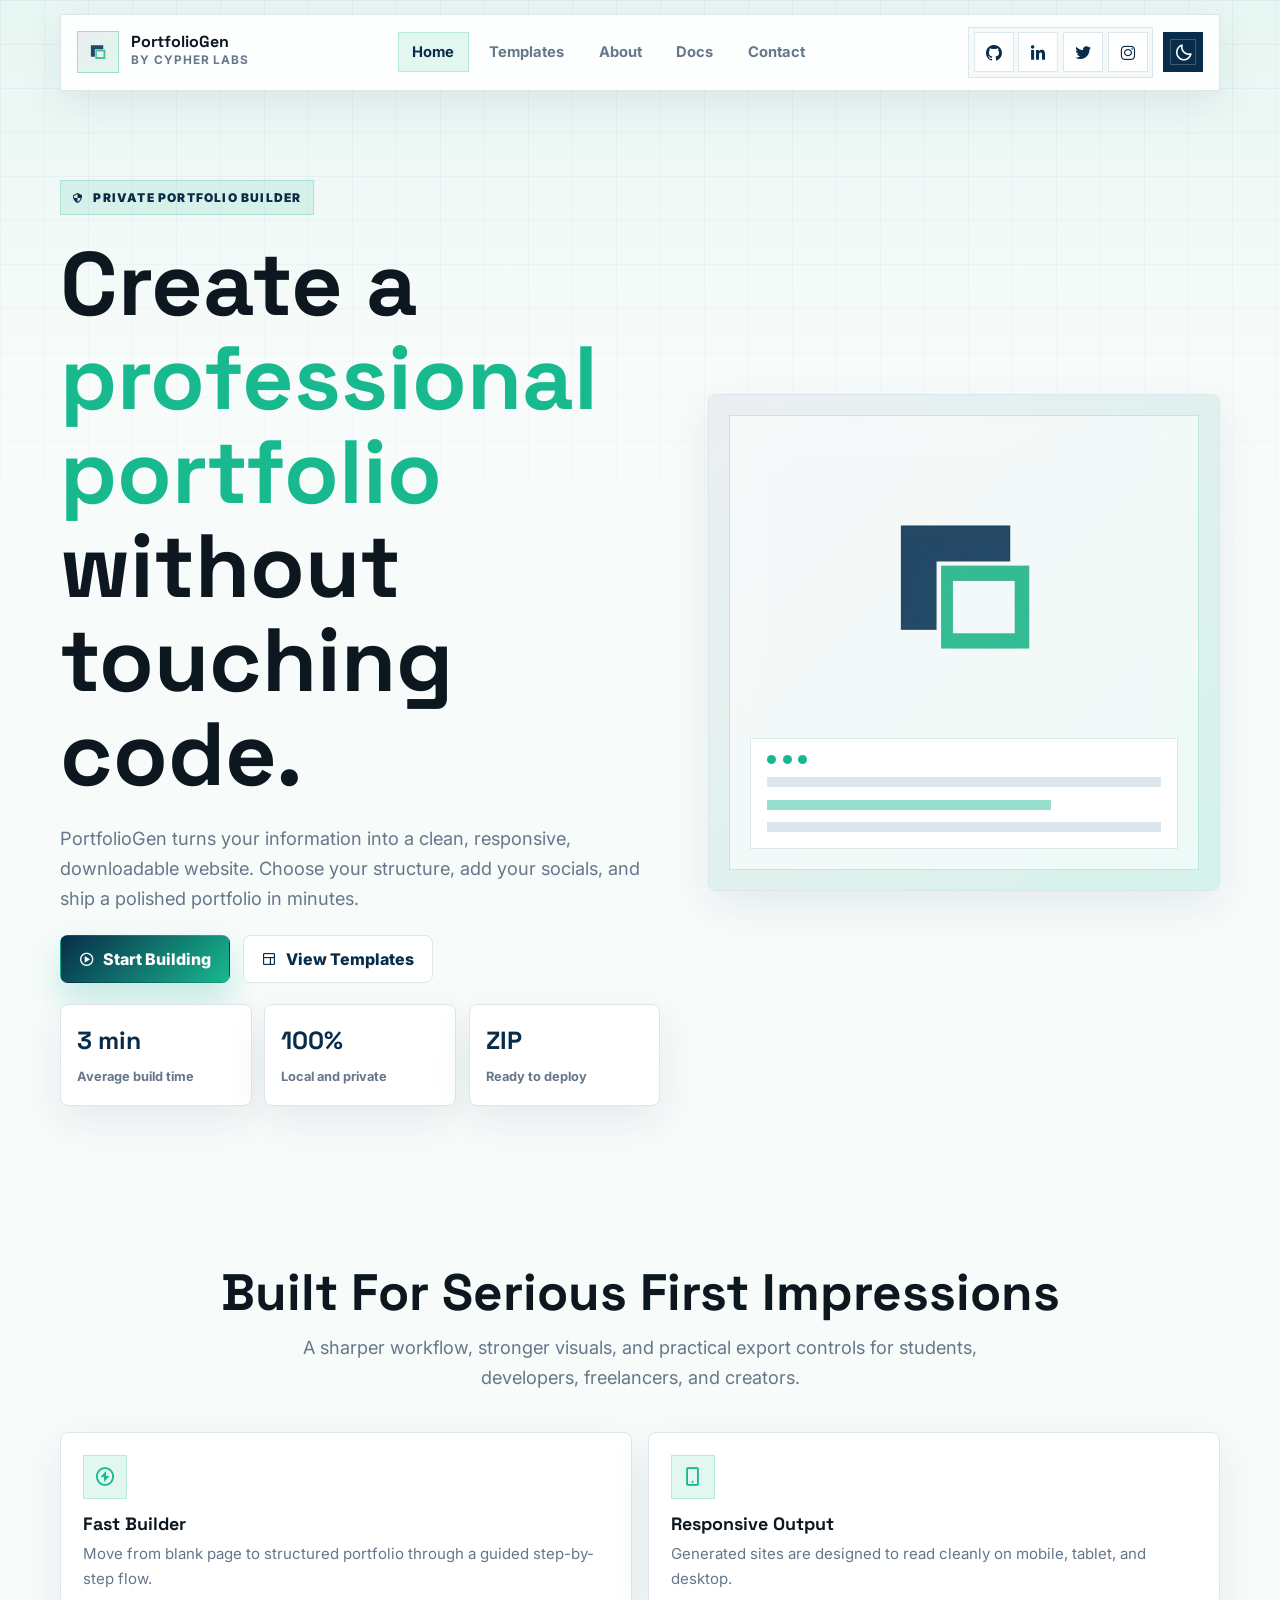
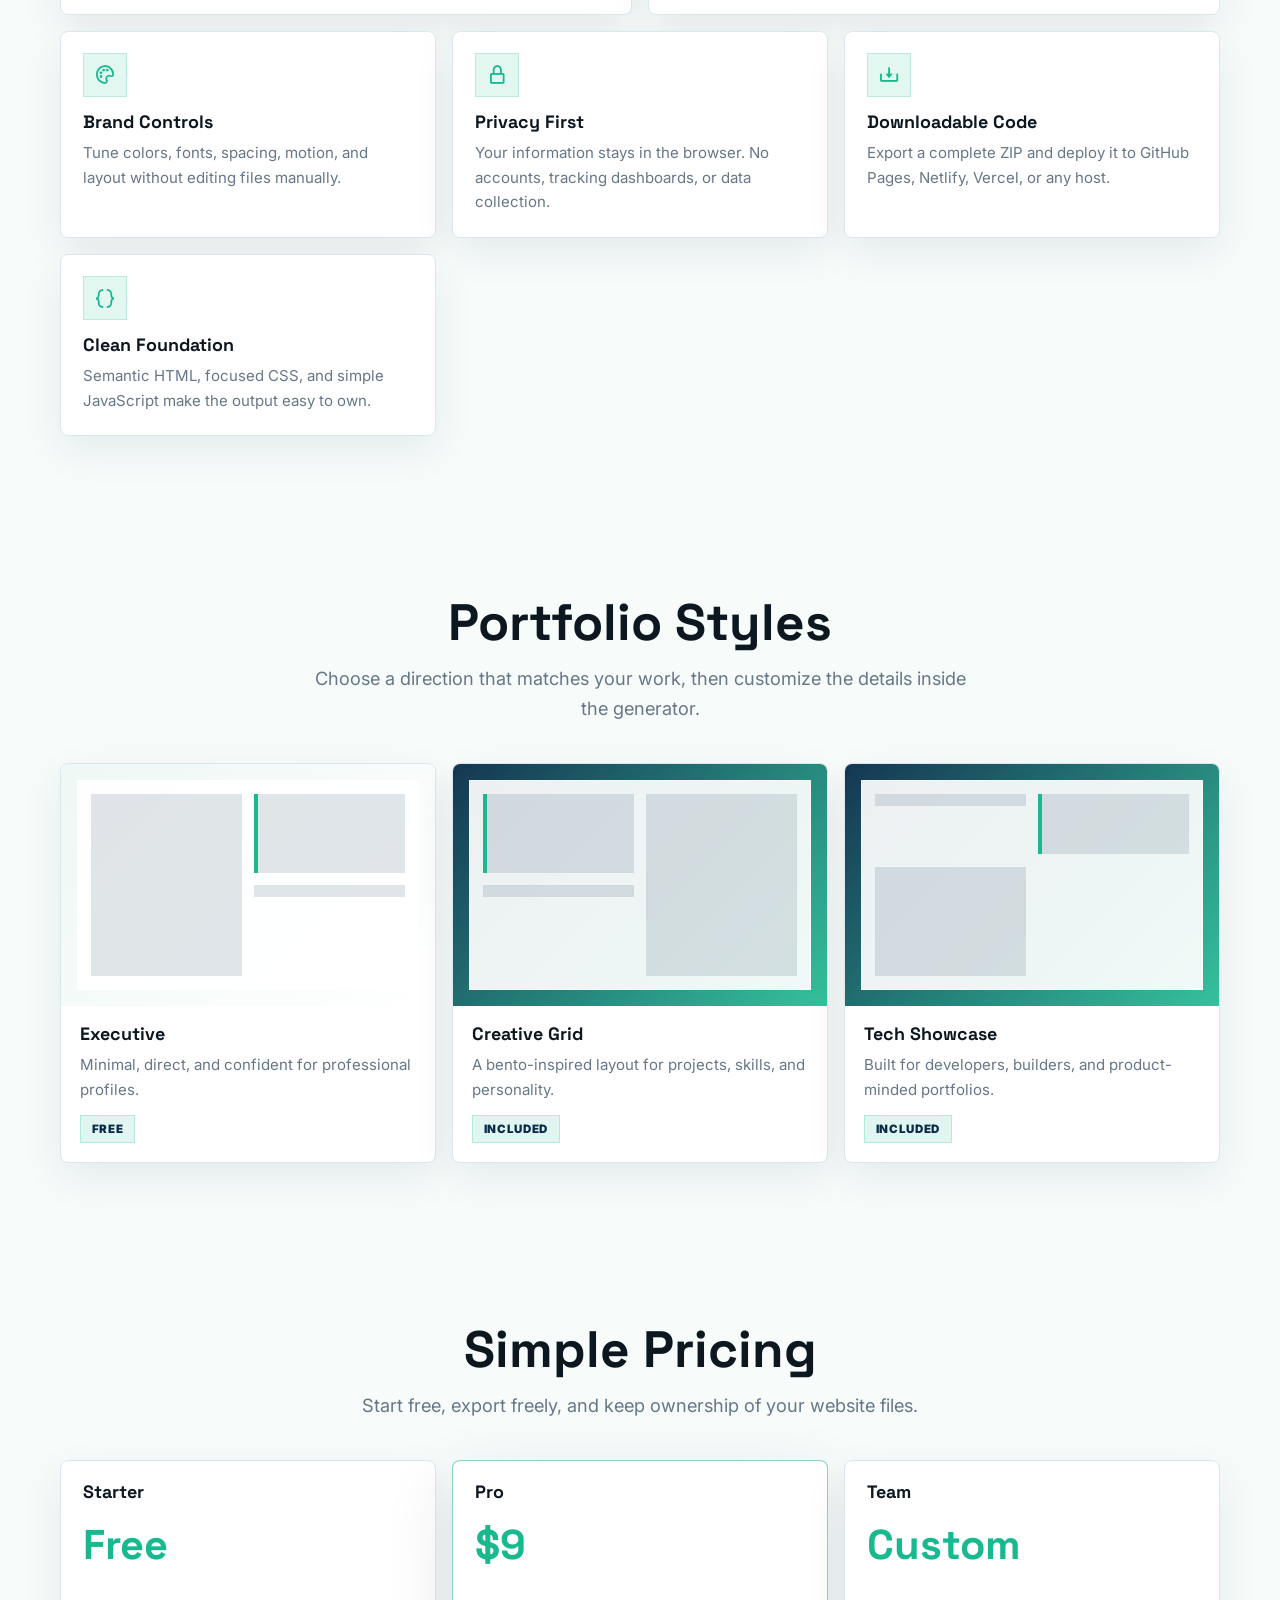
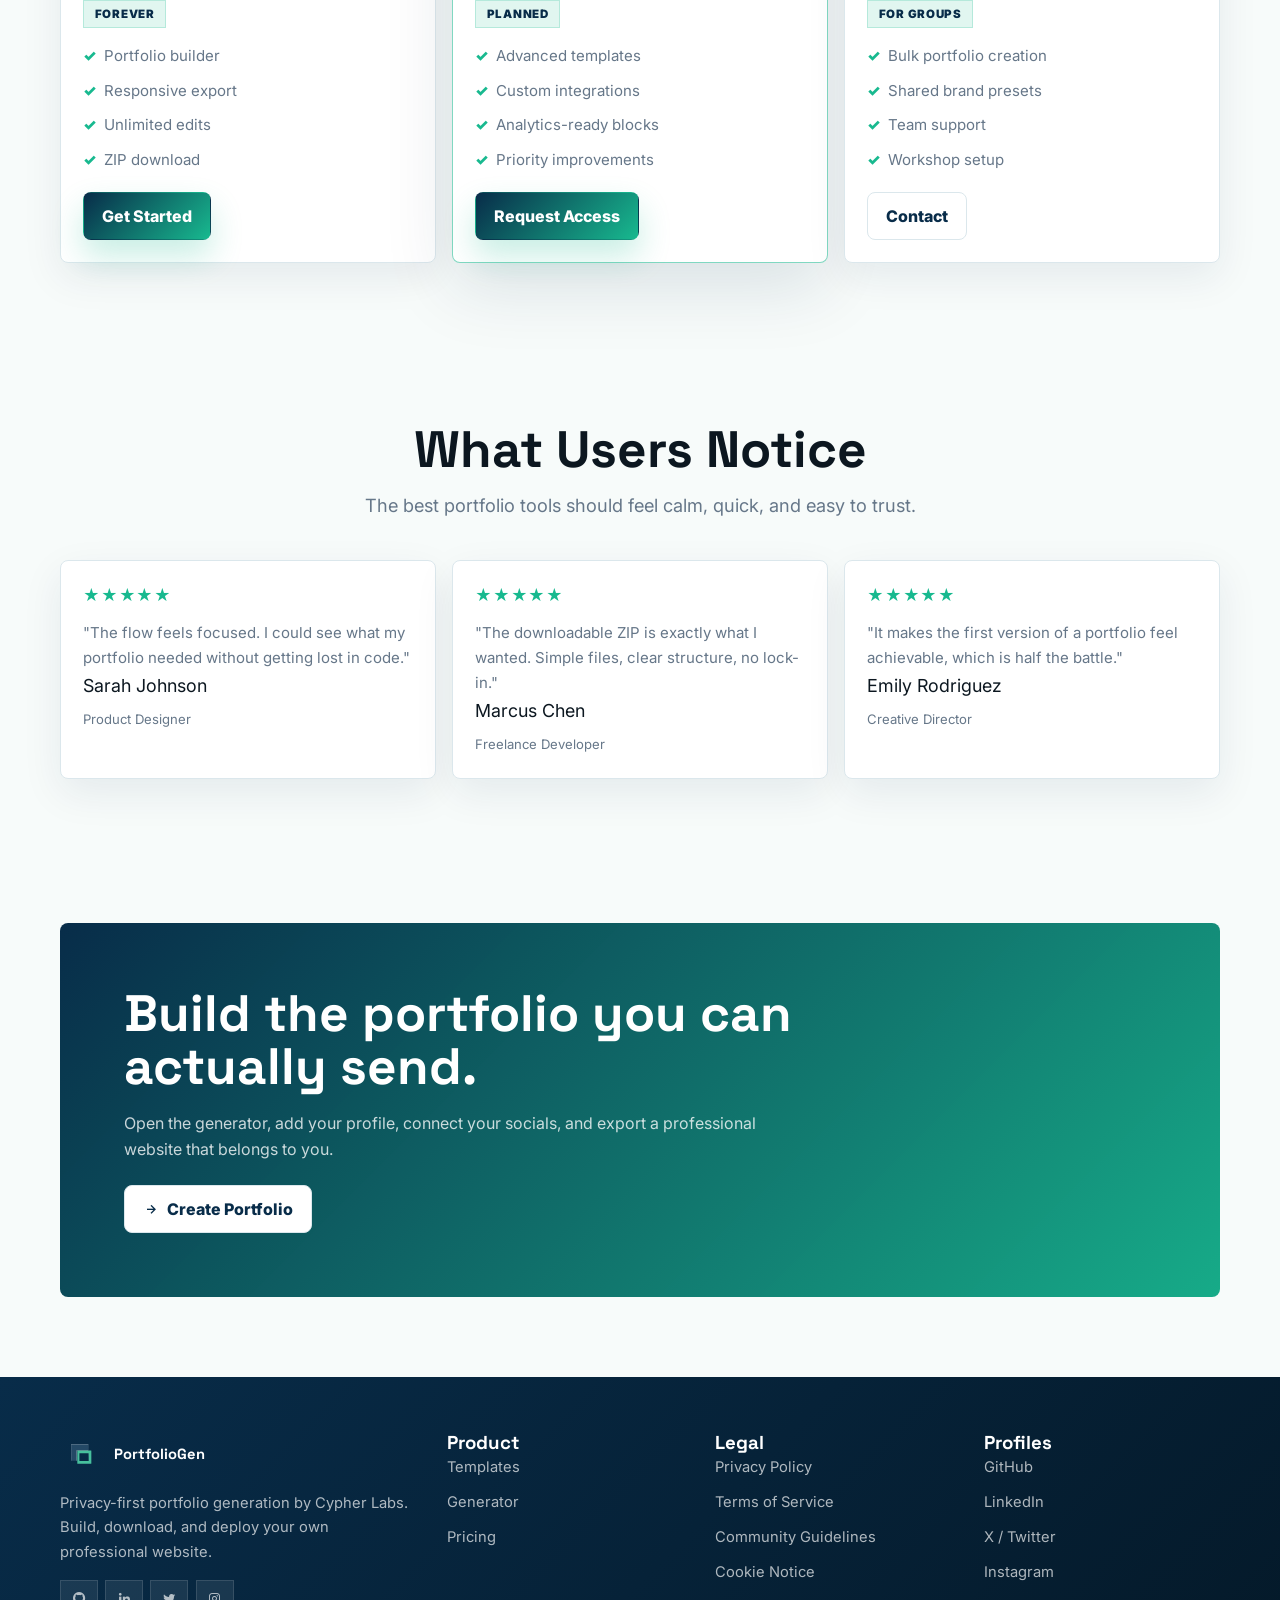
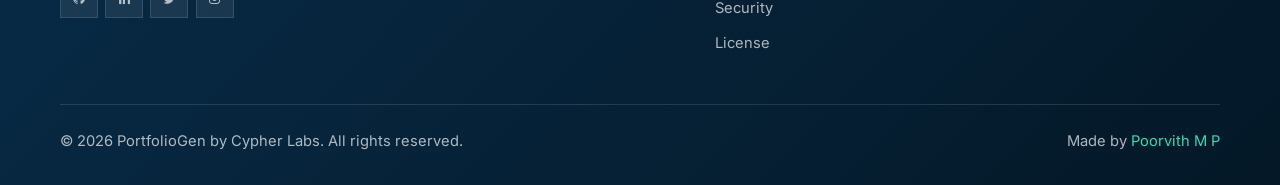
==== commit 552d1cef: "Changed some of the major changes in main page" ====
--- a/index.html
+++ b/index.html
@@ -50,7 +50,7 @@
                     <a href="templates.html" class="btn btn-secondary"><i class="bx bx-layout"></i> View Templates</a>
                 </div>
                 <div class="stat-strip" aria-label="Product highlights">
-                    <div class="stat-panel"><strong>5 min</strong><span>Average build time</span></div>
+                    <div class="stat-panel"><strong>3 min</strong><span>Average build time</span></div>
                     <div class="stat-panel"><strong>100%</strong><span>Local and private</span></div>
                     <div class="stat-panel"><strong>ZIP</strong><span>Ready to deploy</span></div>
                 </div>
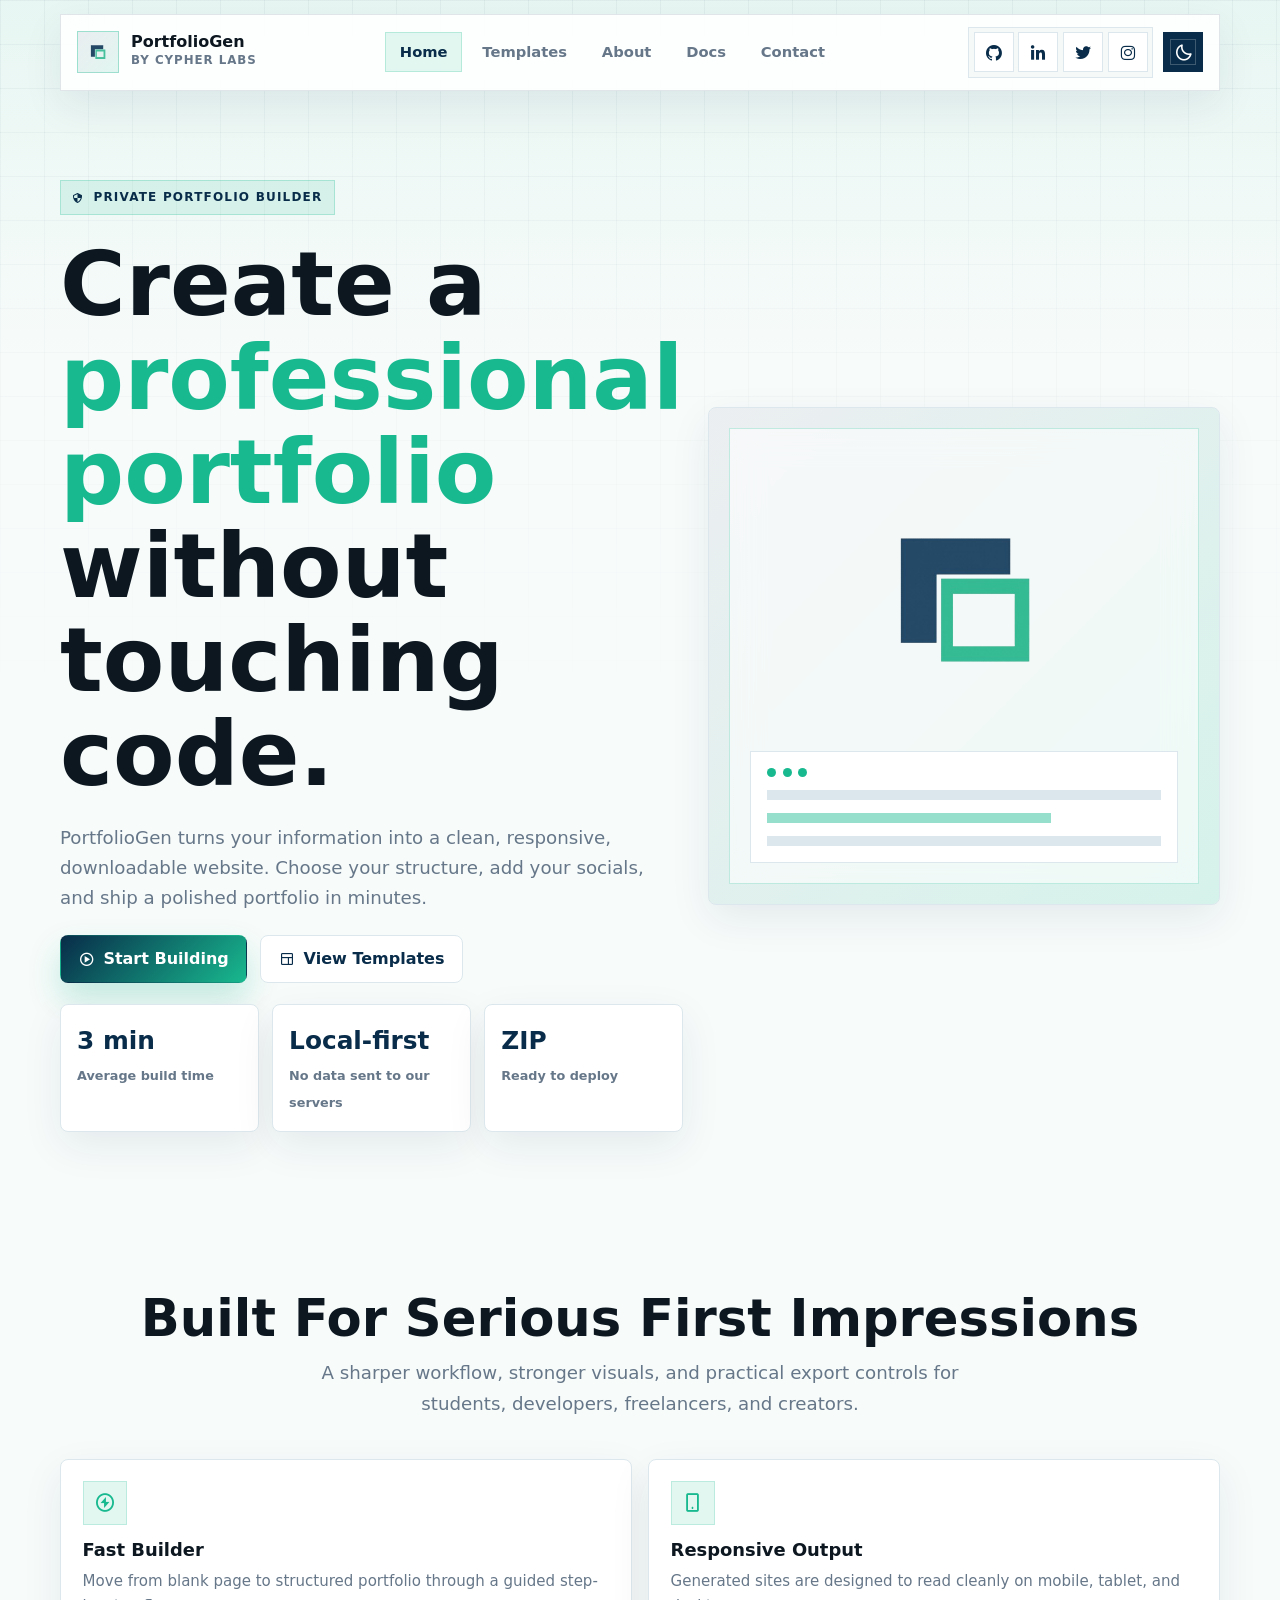
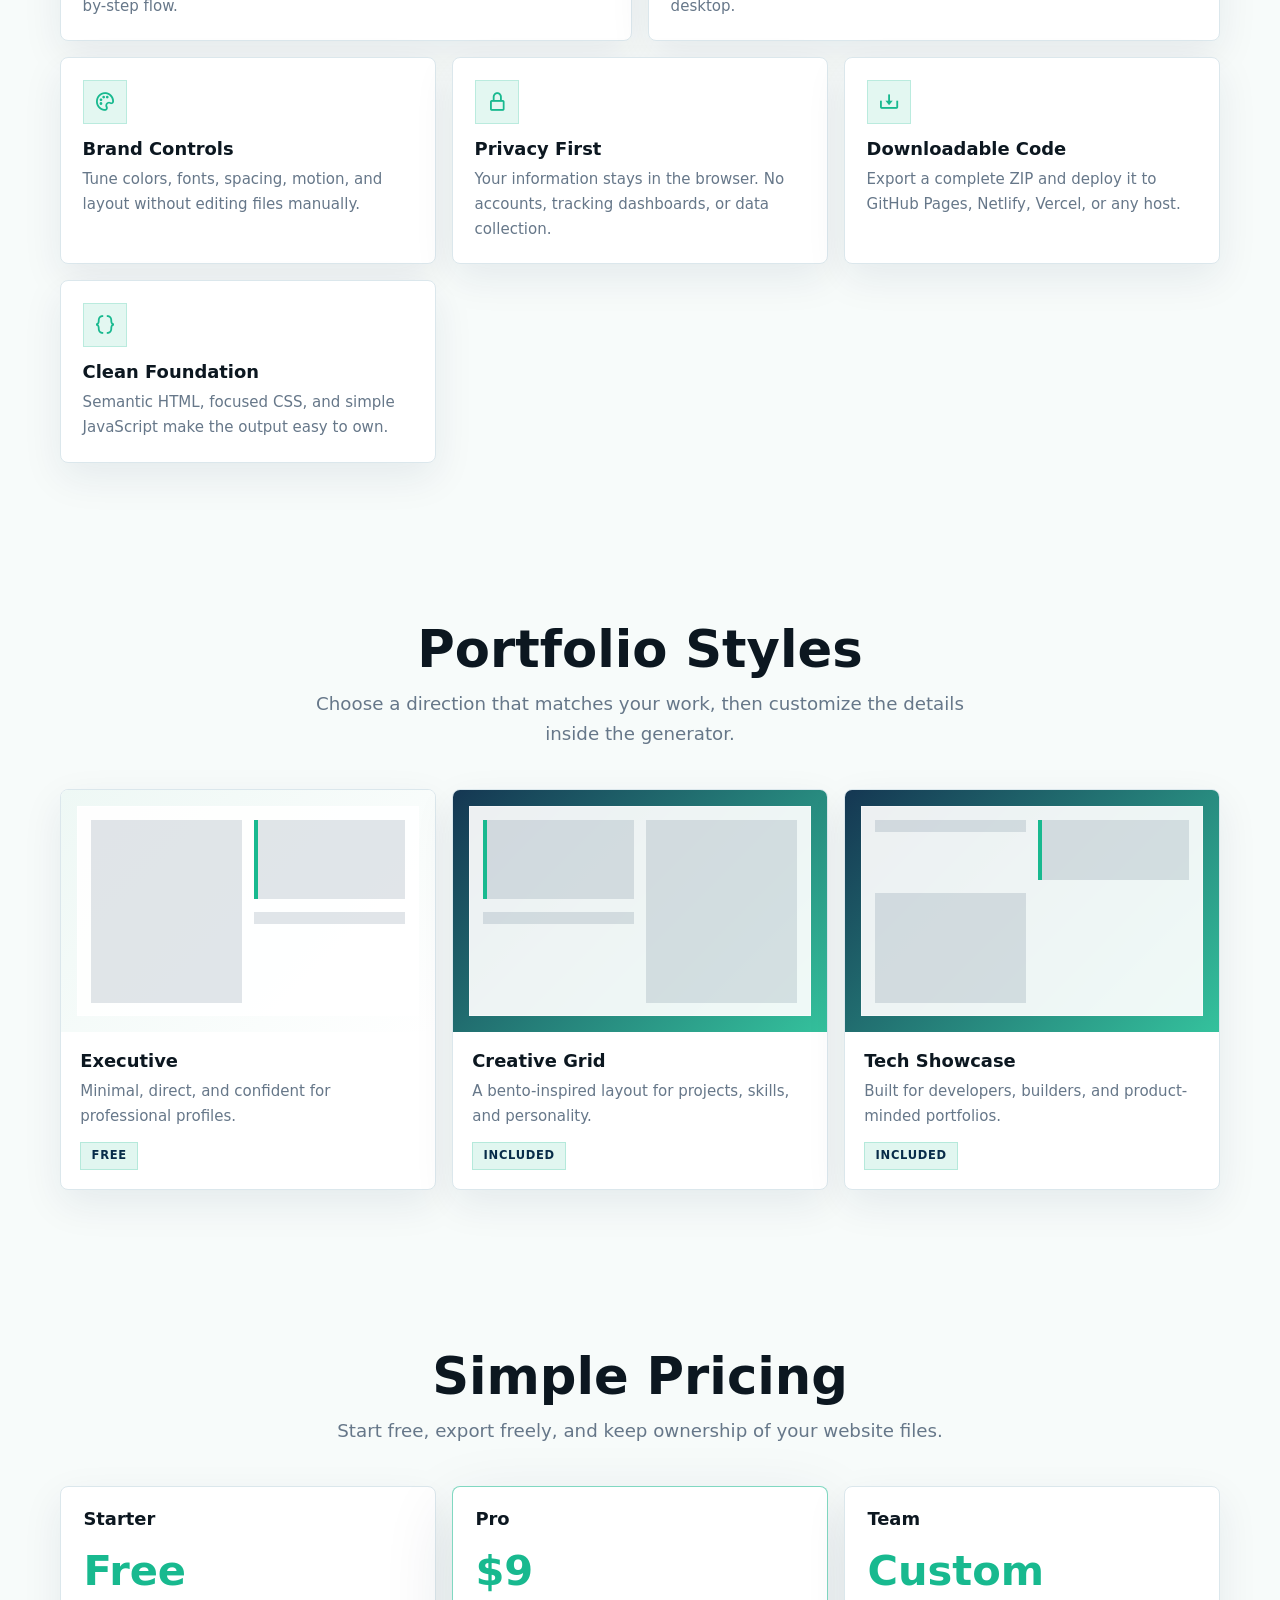
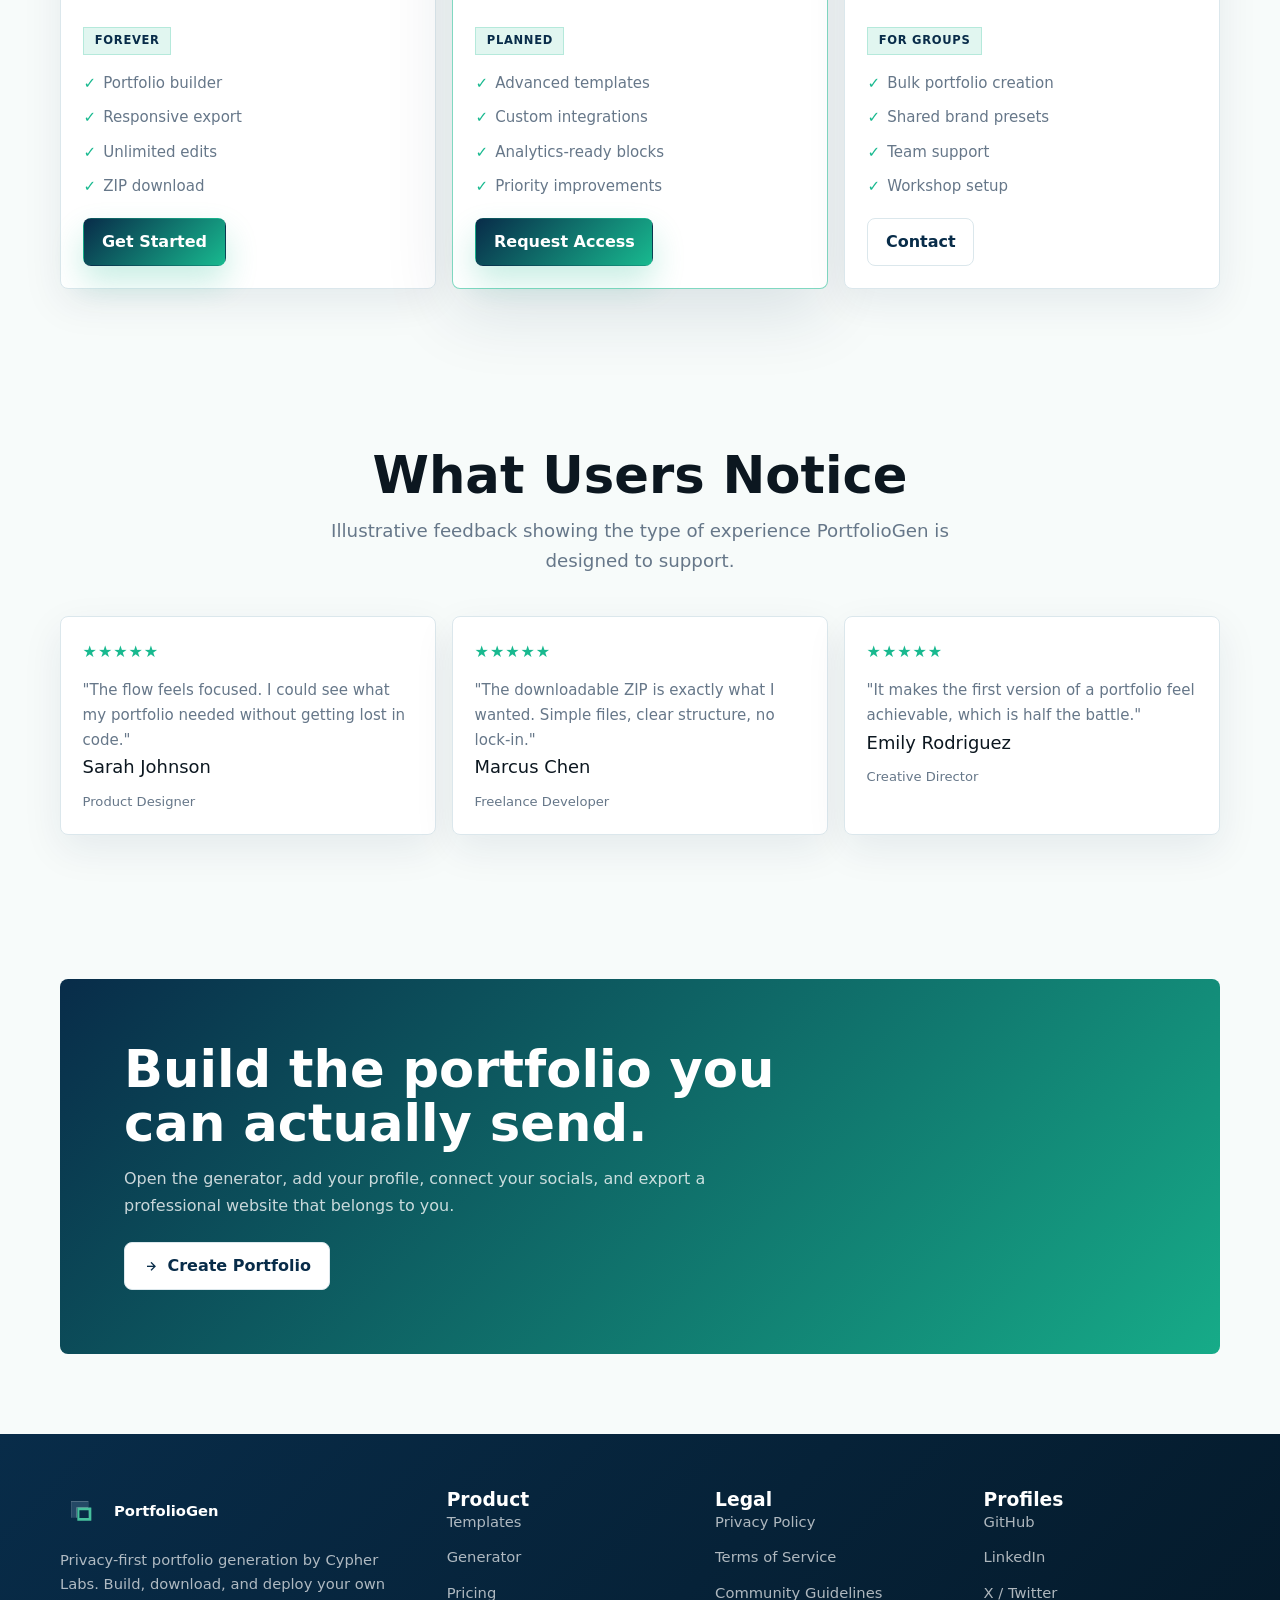
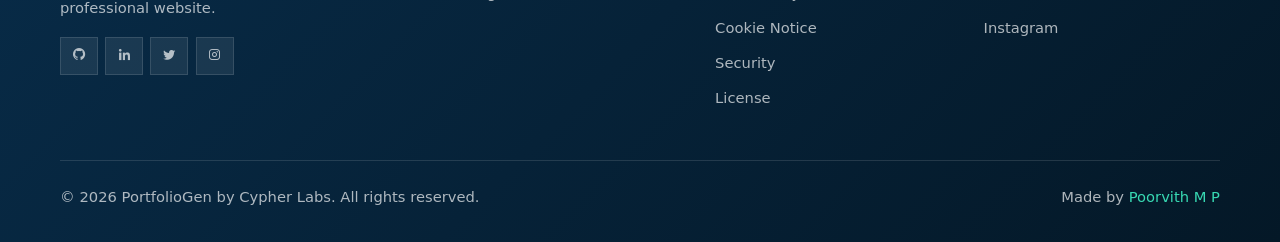
==== commit c884d2ab: "Security checkup, and Security update" ====
--- a/index.html
+++ b/index.html
@@ -3,16 +3,27 @@
 <head>
     <meta charset="UTF-8">
     <meta name="viewport" content="width=device-width, initial-scale=1.0">
+    <meta name="description" content="PortfolioGen by Cypher Labs creates professional, responsive portfolio websites in your browser and exports clean deployable files.">
+    <meta name="referrer" content="strict-origin-when-cross-origin">
+    <meta name="theme-color" content="#0C9B70">
+    <meta http-equiv="Content-Security-Policy" content="default-src 'self'; img-src 'self' data: https:; style-src 'self' 'unsafe-inline' https://cdn.jsdelivr.net https://fonts.googleapis.com; font-src 'self' https://cdn.jsdelivr.net https://fonts.gstatic.com; script-src 'self' 'unsafe-inline' https://cdn.jsdelivr.net https://cdnjs.cloudflare.com https://unpkg.com; connect-src 'self' https://api.github.com; base-uri 'self'; form-action 'self'; object-src 'none';">
+    <meta property="og:title" content="PortfolioGen by Cypher Labs">
+    <meta property="og:description" content="Create a professional portfolio without touching code. Build locally, download a ZIP, and deploy anywhere.">
+    <meta property="og:image" content="https://prvthmpcypher.github.io/PortfolioGen--Cypher-Labs/assets/img/Cypher_Porfolio_Generator-no%20bg.png">
+    <meta property="og:url" content="https://prvthmpcypher.github.io/PortfolioGen--Cypher-Labs/index.html">
+    <meta property="og:type" content="website">
     <title>PortfolioGen by Cypher Labs</title>
-    <link href="https://cdn.jsdelivr.net/npm/boxicons@2.0.5/css/boxicons.min.css" rel="stylesheet">
+    <link rel="canonical" href="https://prvthmpcypher.github.io/PortfolioGen--Cypher-Labs/index.html">
+    <link href="https://cdn.jsdelivr.net/npm/boxicons@2.1.4/css/boxicons.min.css" rel="stylesheet">
     <link rel="stylesheet" href="assets/css/styles.css">
     <link rel="icon" href="assets/img/svg/Cypher_Porfolio_Generator-no bg.svg">
 </head>
 <body>
-    <header class="l-header">
-        <nav class="nav bd-grid" aria-label="Primary navigation">
+    <a href="#main-content" class="sr-only skip-link">Skip to content</a>
+    <header class="l-header" role="banner">
+        <nav class="nav bd-grid" aria-label="Primary navigation" role="navigation">
             <a href="index.html" class="nav__brand" aria-label="PortfolioGen home">
-                <span class="nav__brand-mark"><img src="assets/img/svg/Cypher_Porfolio_Generator-no bg.svg" alt=""></span>
+                <span class="nav__brand-mark"><img src="assets/img/svg/Cypher_Porfolio_Generator-no bg.svg" alt="PortfolioGen"></span>
                 <span class="nav__brand-text"><strong>PortfolioGen</strong><span>by Cypher Labs</span></span>
             </a>
 
@@ -39,7 +50,7 @@
         </nav>
     </header>
 
-    <main id="main-content">
+    <main id="main-content" role="main">
         <section class="hero">
             <div class="hero__content">
                 <span class="eyebrow"><i class="bx bx-shield-quarter"></i> Private portfolio builder</span>
@@ -51,7 +62,7 @@
                 </div>
                 <div class="stat-strip" aria-label="Product highlights">
                     <div class="stat-panel"><strong>3 min</strong><span>Average build time</span></div>
-                    <div class="stat-panel"><strong>100%</strong><span>Local and private</span></div>
+                    <div class="stat-panel"><strong>Local-first</strong><span>No data sent to our servers</span></div>
                     <div class="stat-panel"><strong>ZIP</strong><span>Ready to deploy</span></div>
                 </div>
             </div>
@@ -59,7 +70,7 @@
             <div class="hero__visual" aria-hidden="true">
                 <div class="product-panel">
                     <div class="product-panel__inner">
-                        <img class="product-logo" src="assets/img/Cypher_Porfolio_Generator-no bg.png" alt="">
+                        <img class="product-logo" src="assets/img/Cypher_Porfolio_Generator-no bg.png" alt="PortfolioGen">
                         <div class="mini-window">
                             <div class="mini-window__bar"><span></span><span></span><span></span></div>
                             <div class="mini-window__row"></div>
@@ -115,7 +126,7 @@
 
         <section class="section" id="feedback">
             <h2 class="section-title">What Users Notice</h2>
-            <p class="section-intro">The best portfolio tools should feel calm, quick, and easy to trust.</p>
+            <p class="section-intro">Illustrative feedback showing the type of experience PortfolioGen is designed to support.</p>
             <div class="testimonials">
                 <article class="testimonial"><div class="stars">★★★★★</div><p>"The flow feels focused. I could see what my portfolio needed without getting lost in code."</p><div class="author">Sarah Johnson</div><div class="author-role">Product Designer</div></article>
                 <article class="testimonial"><div class="stars">★★★★★</div><p>"The downloadable ZIP is exactly what I wanted. Simple files, clear structure, no lock-in."</p><div class="author">Marcus Chen</div><div class="author-role">Freelance Developer</div></article>
@@ -130,10 +141,10 @@
         </section>
     </main>
 
-    <footer class="footer">
+    <footer class="footer" role="contentinfo">
         <div class="footer__container">
             <div class="footer__section">
-                <a class="footer__brand" href="index.html"><img src="assets/img/svg/Cypher_Porfolio_Generator-no bg.svg" alt=""><strong>PortfolioGen</strong></a>
+                <a class="footer__brand" href="index.html"><img src="assets/img/svg/Cypher_Porfolio_Generator-no bg.svg" alt="PortfolioGen"><strong>PortfolioGen</strong></a>
                 <p>Privacy-first portfolio generation by Cypher Labs. Build, download, and deploy your own professional website.</p>
                 <div class="footer__social">
                     <a href="https://github.com/prvthmpcypher" target="_blank" rel="noopener" class="footer__icon" aria-label="GitHub"><i class="bx bxl-github"></i></a>
@@ -149,6 +160,6 @@
         <div class="footer__bottom"><div class="footer__copy">&copy; 2026 PortfolioGen by Cypher Labs. All rights reserved.</div><div class="footer__credits">Made by <a href="https://github.com/prvthmpcypher" target="_blank" rel="noopener">Poorvith M P</a></div></div>
     </footer>
 
-    <script src="assets/js/main.js"></script>
+    <script defer src="assets/js/main.js"></script>
 </body>
 </html>
--- a/assets/css/styles.css
+++ b/assets/css/styles.css
@@ -1226,6 +1226,18 @@
   justify-content: space-between;
   gap: 1rem;
   flex-wrap: wrap;
+}
+
+.sr-only {
+  position: absolute;
+  width: 1px;
+  height: 1px;
+  padding: 0;
+  margin: -1px;
+  overflow: hidden;
+  clip: rect(0, 0, 0, 0);
+  white-space: nowrap;
+  border: 0;
 }
 
 .skip-link {
@@ -1397,3 +1409,56 @@
     display: grid;
   }
 }
+
+@media (max-width: 320px) {
+  .bd-grid,
+  .page-shell,
+  .section-shell,
+  .hero,
+  .page-hero,
+  .features-grid,
+  .templates-grid,
+  .pricing-cards,
+  .testimonials,
+  .ecosystem-grid,
+  .work__container,
+  .docs-grid,
+  .work__filters,
+  .about-layout,
+  .contact-layout,
+  .cta-section,
+  .footer__container,
+  .footer__bottom,
+  .metrics-grid {
+    width: min(100% - 20px, 1160px);
+  }
+
+  .hero h1,
+  .page-hero h1 {
+    font-size: 2.1rem;
+  }
+}
+
+@media (min-width: 1440px) {
+  .bd-grid,
+  .page-shell,
+  .section-shell,
+  .hero,
+  .page-hero,
+  .features-grid,
+  .templates-grid,
+  .pricing-cards,
+  .testimonials,
+  .ecosystem-grid,
+  .work__container,
+  .docs-grid,
+  .work__filters,
+  .about-layout,
+  .contact-layout,
+  .cta-section,
+  .footer__container,
+  .footer__bottom,
+  .metrics-grid {
+    width: min(1240px, calc(100% - 64px));
+  }
+}
